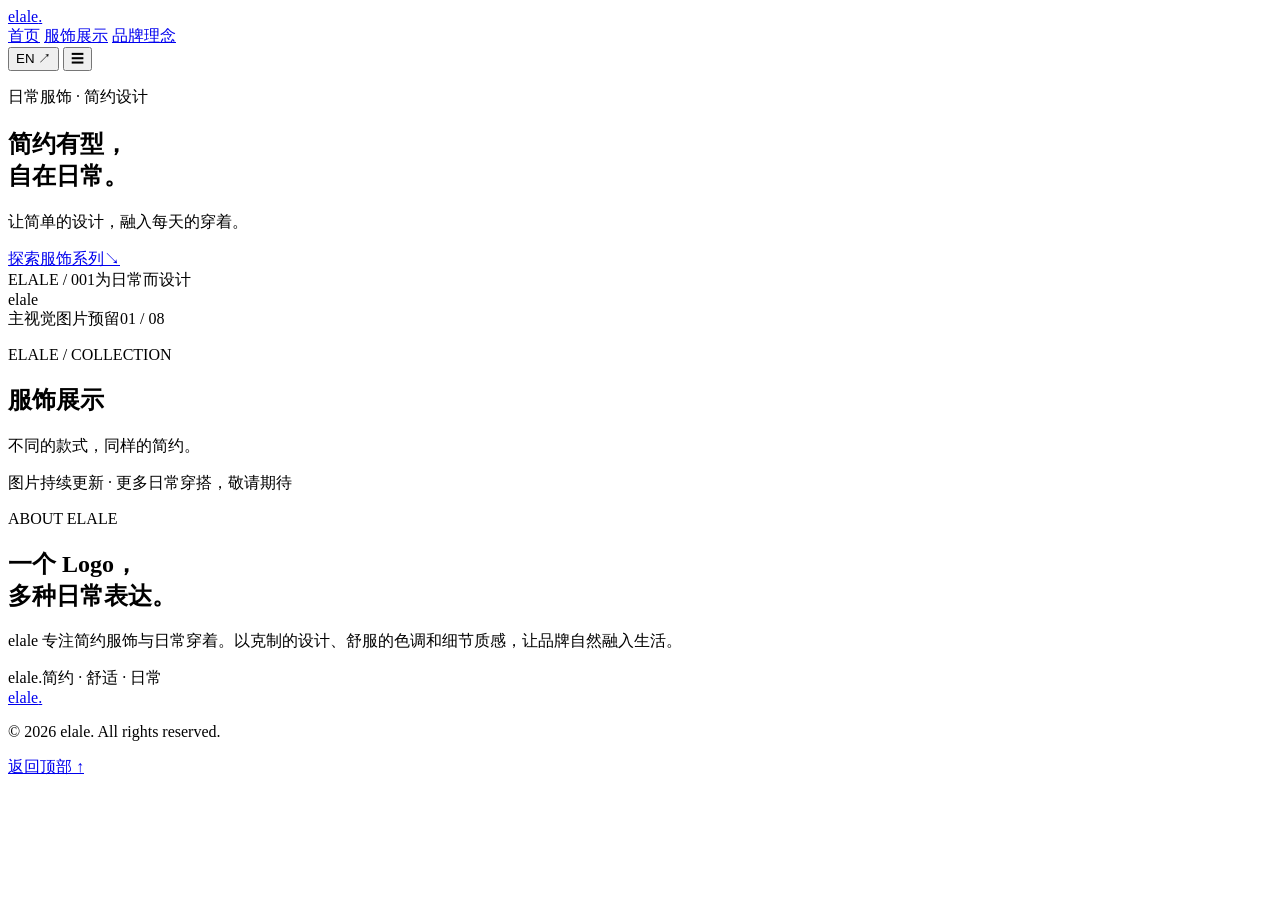
==== index.html @ 10fc5de4 "Rebuild elale homepage as minimal bilingual clothing showcase" ====
<!doctype html>
<html lang="zh-CN">
<head>
  <meta charset="utf-8">
  <meta name="viewport" content="width=device-width, initial-scale=1">
  <meta name="theme-color" content="#f7f5f0">
  <title>elale — 简约有型，自在日常</title>
  <meta name="description" content="elale 简约服饰品牌展示。以简洁设计、舒适质感和日常穿着为灵感。">
  <link rel="canonical" href="https://elale.com/">
  <link rel="icon" href="/assets/images/favicon.svg" type="image/svg+xml">
  <link rel="stylesheet" href="/assets/css/style.css">
  <script src="/assets/js/products.js" defer></script>
  <script src="/assets/js/main.js" defer></script>
</head>
<body>
  <header class="site-header">
    <a class="wordmark" href="/" aria-label="elale 首页">elale<span>.</span></a>
    <nav class="main-nav" aria-label="主导航">
      <a href="#home" data-i18n="navHome">首页</a>
      <a href="#collection" data-i18n="navCollection">服饰展示</a>
      <a href="#about" data-i18n="navAbout">品牌理念</a>
    </nav>
    <button class="language-toggle" id="languageToggle" type="button" aria-label="Switch language">EN <span>↗</span></button>
    <button class="menu-toggle" id="menuToggle" type="button" aria-label="打开导航" aria-expanded="false">☰</button>
  </header>

  <main>
    <section class="hero" id="home">
      <div class="hero-copy">
        <p class="eyebrow"><span class="eyebrow-line"></span><span data-i18n="eyebrow">日常服饰 · 简约设计</span></p>
        <h1 data-i18n="heroTitle">简约有型，<br>自在日常。</h1>
        <p class="hero-description" data-i18n="heroDescription">让简单的设计，融入每天的穿着。</p>
        <a class="text-link" href="#collection"><span data-i18n="explore">探索服饰系列</span><span aria-hidden="true">↘</span></a>
        <div class="hero-note"><span>ELALE / 001</span><span data-i18n="heroNote">为日常而设计</span></div>
      </div>
      <div class="hero-visual placeholder hero-placeholder" aria-label="主视觉图片预留区域">
        <div class="placeholder-art"><div class="art-head"></div><div class="art-body"></div><span class="shirt-logo">elale</span></div>
        <div class="placeholder-caption"><span data-i18n="imageComing">主视觉图片预留</span><span>01 / 08</span></div>
      </div>
    </section>

    <section class="collection section-wrap" id="collection">
      <div class="section-heading">
        <div><p class="eyebrow"><span class="eyebrow-line"></span>ELALE / COLLECTION</p><h2 data-i18n="collectionTitle">服饰展示</h2></div>
        <p class="section-description" data-i18n="collectionDescription">不同的款式，同样的简约。</p>
      </div>
      <div class="collection-grid" id="collectionGrid" aria-live="polite"></div>
      <p class="gallery-note" data-i18n="galleryNote">图片持续更新 · 更多日常穿搭，敬请期待</p>
    </section>

    <section class="brand-story section-wrap" id="about">
      <div class="story-copy">
        <p class="eyebrow"><span class="eyebrow-line"></span><span data-i18n="aboutEyebrow">ABOUT ELALE</span></p>
        <h2 data-i18n="aboutTitle">一个 Logo，<br>多种日常表达。</h2>
        <p data-i18n="aboutDescription">elale 专注简约服饰与日常穿着。以克制的设计、舒服的色调和细节质感，让品牌自然融入生活。</p>
      </div>
      <div class="story-mark"><span class="large-wordmark">elale<span>.</span></span><span class="story-mark-caption" data-i18n="brandSignature">简约 · 舒适 · 日常</span></div>
    </section>
  </main>

  <footer class="site-footer">
    <a class="wordmark footer-wordmark" href="/">elale<span>.</span></a>
    <p>© <span id="year">2026</span> elale. <span data-i18n="rights">All rights reserved.</span></p>
    <a class="back-top" href="#home"><span data-i18n="backTop">返回顶部</span> ↑</a>
  </footer>
</body>
</html>
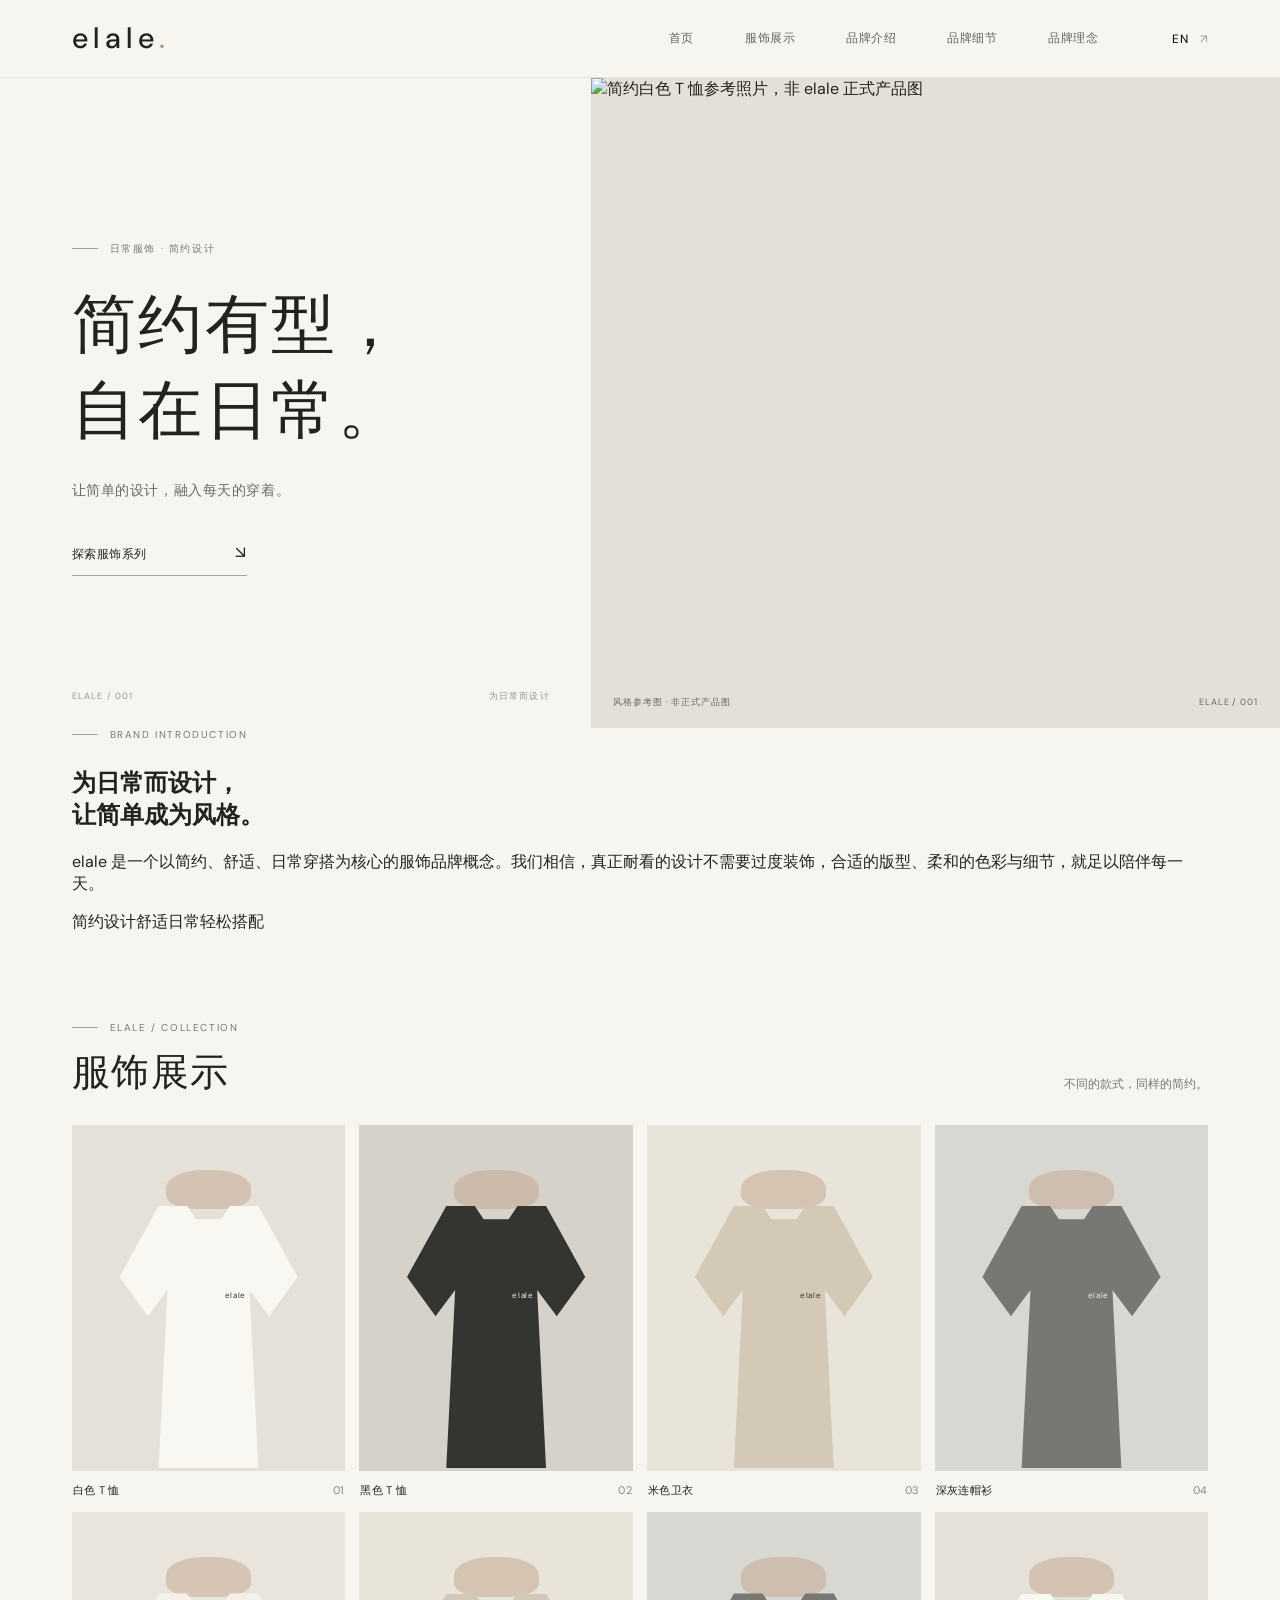
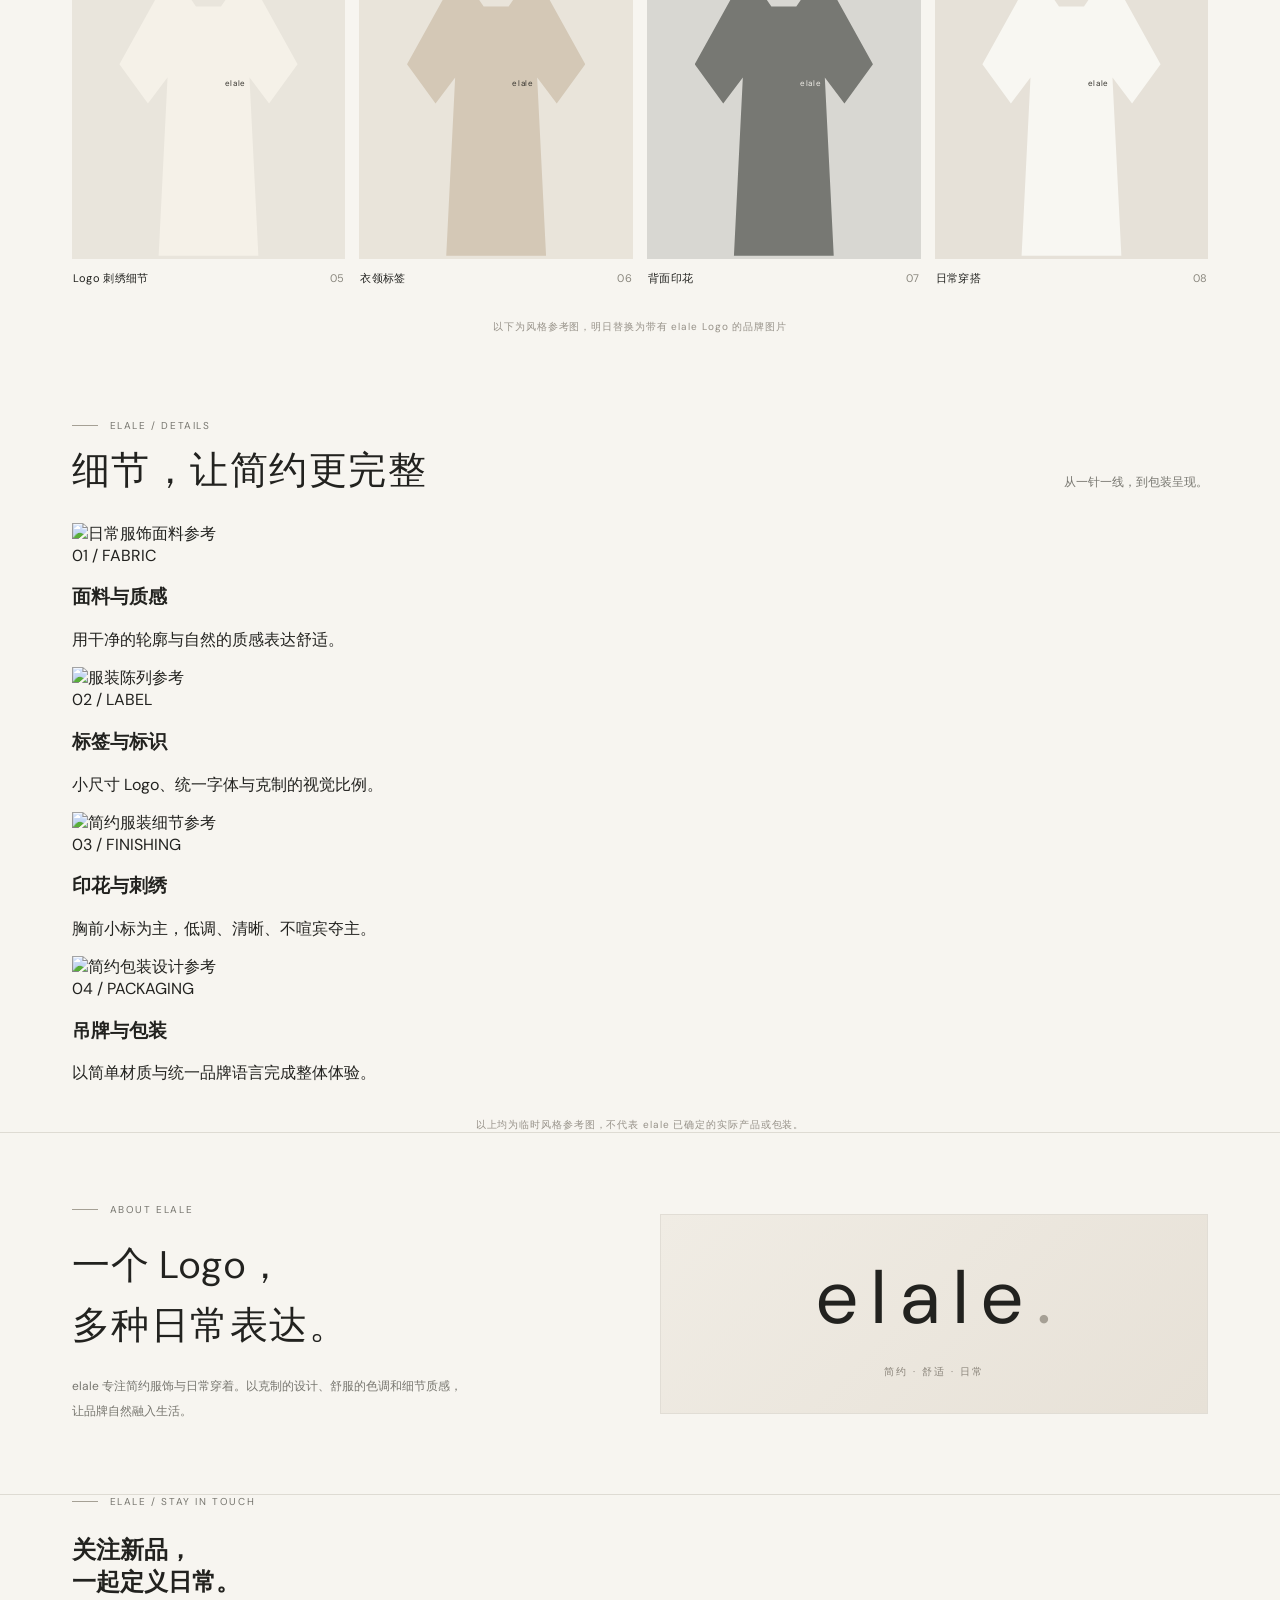
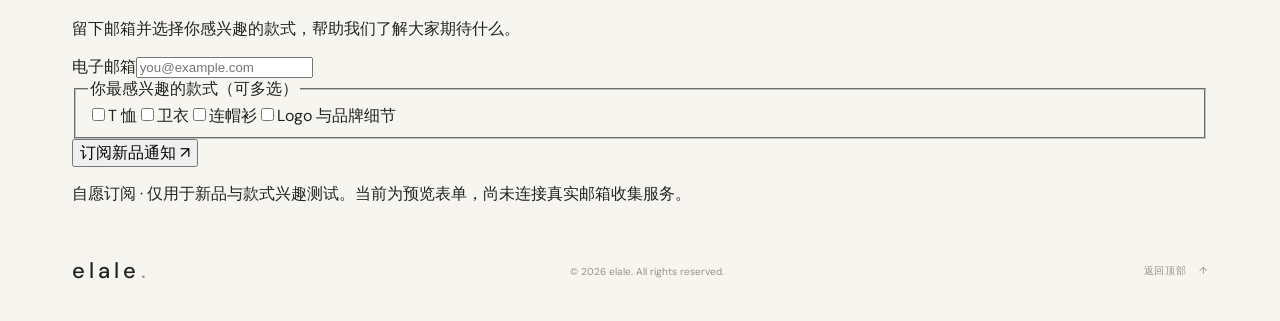
==== commit f25a52cd: "Add complete brand showcase sections and newsletter preview" ====
--- a/index.html
+++ b/index.html
@@ -18,7 +18,7 @@
     <nav class="main-nav" aria-label="主导航">
       <a href="#home" data-i18n="navHome">首页</a>
       <a href="#collection" data-i18n="navCollection">服饰展示</a>
-      <a href="#about" data-i18n="navAbout">品牌理念</a>
+      <a href="#brand" data-i18n="navBrand">品牌介绍</a><a href="#details" data-i18n="navDetails">品牌细节</a><a href="#about" data-i18n="navAbout">品牌理念</a>
     </nav>
     <button class="language-toggle" id="languageToggle" type="button" aria-label="Switch language">EN <span>↗</span></button>
     <button class="menu-toggle" id="menuToggle" type="button" aria-label="打开导航" aria-expanded="false">☰</button>
@@ -33,11 +33,10 @@
         <a class="text-link" href="#collection"><span data-i18n="explore">探索服饰系列</span><span aria-hidden="true">↘</span></a>
         <div class="hero-note"><span>ELALE / 001</span><span data-i18n="heroNote">为日常而设计</span></div>
       </div>
-      <div class="hero-visual placeholder hero-placeholder" aria-label="主视觉图片预留区域">
-        <div class="placeholder-art"><div class="art-head"></div><div class="art-body"></div><span class="shirt-logo">elale</span></div>
-        <div class="placeholder-caption"><span data-i18n="imageComing">主视觉图片预留</span><span>01 / 08</span></div>
-      </div>
+      <div class="hero-visual hero-photo"><img src="https://images.unsplash.com/photo-1521572163474-6864f9cf17ab?auto=format&fit=crop&w=1200&q=85" alt="简约白色 T 恤参考照片，非 elale 正式产品图" fetchpriority="high"><div class="placeholder-caption"><span data-i18n="samplePhoto">风格参考图 · 非正式产品图</span><span>ELALE / 001</span></div></div>
     </section>
+
+    <section class="brand-intro section-wrap" id="brand"><div class="intro-heading"><p class="eyebrow"><span class="eyebrow-line"></span><span data-i18n="brandIntroEyebrow">BRAND INTRODUCTION</span></p><h2 data-i18n="brandIntroTitle">为日常而设计，<br>让简单成为风格。</h2></div><div class="intro-body"><p data-i18n="brandIntroText">elale 是一个以简约、舒适、日常穿搭为核心的服饰品牌概念。我们相信，真正耐看的设计不需要过度装饰，合适的版型、柔和的色彩与细节，就足以陪伴每一天。</p><div class="intro-tags"><span data-i18n="tagMinimal">简约设计</span><span data-i18n="tagComfort">舒适日常</span><span data-i18n="tagEasy">轻松搭配</span></div></div></section>
 
     <section class="collection section-wrap" id="collection">
       <div class="section-heading">
@@ -45,8 +44,10 @@
         <p class="section-description" data-i18n="collectionDescription">不同的款式，同样的简约。</p>
       </div>
       <div class="collection-grid" id="collectionGrid" aria-live="polite"></div>
-      <p class="gallery-note" data-i18n="galleryNote">图片持续更新 · 更多日常穿搭，敬请期待</p>
+      <p class="gallery-note" data-i18n="galleryNote">以下为风格参考图，明日替换为带有 elale Logo 的品牌图片</p>
     </section>
+
+    <section class="details-section section-wrap" id="details"><div class="section-heading"><div><p class="eyebrow"><span class="eyebrow-line"></span>ELALE / DETAILS</p><h2 data-i18n="detailsTitle">细节，让简约更完整</h2></div><p class="section-description" data-i18n="detailsDesc">从一针一线，到包装呈现。</p></div><div class="details-grid"><article class="detail-card"><img src="https://images.unsplash.com/photo-1576566588028-4147f3842f27?auto=format&fit=crop&w=800&q=80" alt="日常服饰面料参考" loading="lazy"><div><span>01 / FABRIC</span><h3 data-i18n="detailFabric">面料与质感</h3><p data-i18n="detailFabricDesc">用干净的轮廓与自然的质感表达舒适。</p></div></article><article class="detail-card"><img src="https://images.unsplash.com/photo-1551488831-00ddcb6c6bd3?auto=format&fit=crop&w=800&q=80" alt="服装陈列参考" loading="lazy"><div><span>02 / LABEL</span><h3 data-i18n="detailLabel">标签与标识</h3><p data-i18n="detailLabelDesc">小尺寸 Logo、统一字体与克制的视觉比例。</p></div></article><article class="detail-card"><img src="https://images.unsplash.com/photo-1603252110481-7ba873bf42ab?auto=format&fit=crop&w=800&q=80" alt="简约服装细节参考" loading="lazy"><div><span>03 / FINISHING</span><h3 data-i18n="detailFinish">印花与刺绣</h3><p data-i18n="detailFinishDesc">胸前小标为主，低调、清晰、不喧宾夺主。</p></div></article><article class="detail-card"><img src="https://images.unsplash.com/photo-1606760227091-3dd870d97f1d?auto=format&fit=crop&w=800&q=80" alt="简约包装设计参考" loading="lazy"><div><span>04 / PACKAGING</span><h3 data-i18n="detailPack">吊牌与包装</h3><p data-i18n="detailPackDesc">以简单材质与统一品牌语言完成整体体验。</p></div></article></div><p class="gallery-note" data-i18n="detailsNote">以上均为临时风格参考图，不代表 elale 已确定的实际产品或包装。</p></section>
 
     <section class="brand-story section-wrap" id="about">
       <div class="story-copy">
@@ -56,6 +57,8 @@
       </div>
       <div class="story-mark"><span class="large-wordmark">elale<span>.</span></span><span class="story-mark-caption" data-i18n="brandSignature">简约 · 舒适 · 日常</span></div>
     </section>
+
+    <section class="newsletter section-wrap" id="newsletter"><div class="newsletter-copy"><p class="eyebrow"><span class="eyebrow-line"></span>ELALE / STAY IN TOUCH</p><h2 data-i18n="newsletterTitle">关注新品，<br>一起定义日常。</h2><p data-i18n="newsletterDesc">留下邮箱并选择你感兴趣的款式，帮助我们了解大家期待什么。</p></div><form class="newsletter-form" id="interestForm"><label for="signupEmail" data-i18n="emailLabel">电子邮箱</label><input id="signupEmail" name="email" type="email" autocomplete="email" placeholder="you@example.com" required><fieldset><legend data-i18n="interestLegend">你最感兴趣的款式（可多选）</legend><label class="check-option"><input type="checkbox" name="interest" value="T-shirts"><span data-i18n="interestTee">T 恤</span></label><label class="check-option"><input type="checkbox" name="interest" value="Sweatshirts"><span data-i18n="interestSweat">卫衣</span></label><label class="check-option"><input type="checkbox" name="interest" value="Hoodies"><span data-i18n="interestHoodie">连帽衫</span></label><label class="check-option"><input type="checkbox" name="interest" value="Brand details"><span data-i18n="interestDetail">Logo 与品牌细节</span></label></fieldset><button type="submit" class="signup-button" data-i18n="signupButton">订阅新品通知 ↗</button><p class="privacy-note" data-i18n="privacyNote">自愿订阅 · 仅用于新品与款式兴趣测试。当前为预览表单，尚未连接真实邮箱收集服务。</p><p class="form-message" id="formMessage" role="status" aria-live="polite"></p></form></section>
   </main>
 
   <footer class="site-footer">
--- a/assets/css/style.css
+++ b/assets/css/style.css
@@ -0,0 +1,7 @@
+@import url('https://fonts.googleapis.com/css2?family=DM+Sans:wght@400;500;600;700&display=swap');
+:root{--paper:#f7f5f0;--ink:#22221f;--muted:#77766f;--line:#dedbd3;--white:#fff;--pad:clamp(22px,5.6vw,88px);--sans:"DM Sans",-apple-system,BlinkMacSystemFont,"Segoe UI","PingFang SC","Microsoft YaHei",sans-serif}
+*{box-sizing:border-box}html{scroll-behavior:smooth;scroll-padding-top:90px}body{margin:0;background:var(--paper);color:var(--ink);font-family:var(--sans);-webkit-font-smoothing:antialiased}a{color:inherit;text-decoration:none}button{font:inherit}.site-header{height:78px;padding:0 var(--pad);display:flex;align-items:center;justify-content:space-between;border-bottom:1px solid rgba(35,34,31,.09);background:rgba(247,245,240,.94);position:sticky;top:0;z-index:10;backdrop-filter:blur(12px)}.wordmark{font-size:29px;font-weight:500;letter-spacing:.19em;line-height:1}.wordmark span,.large-wordmark span{color:#a6a095}.main-nav{display:flex;gap:clamp(24px,4vw,58px);margin-left:auto;margin-right:clamp(28px,5vw,76px)}.main-nav a,.language-toggle{font-size:12px;letter-spacing:.04em}.main-nav a{color:#65645f;transition:color .2s}.main-nav a:hover,.main-nav a:focus{color:#111}.language-toggle{border:0;background:transparent;cursor:pointer;padding:10px 0 10px 10px}.language-toggle span{color:#999;margin-left:8px}.menu-toggle{display:none;border:0;background:transparent;font-size:20px}.hero{display:grid;grid-template-columns:.86fr 1.14fr;min-height:min(650px,calc(100svh - 78px));padding-left:var(--pad);overflow:hidden}.hero-copy{display:flex;flex-direction:column;align-items:flex-start;justify-content:center;padding:70px 8% 58px 0;position:relative}.eyebrow{font-size:10px;letter-spacing:.16em;color:var(--muted);display:flex;align-items:center;gap:12px;margin:0 0 26px;text-transform:uppercase}.eyebrow-line{width:26px;height:1px;background:#a5a095;display:inline-block}.hero h1{font-size:clamp(42px,5vw,70px);font-weight:400;letter-spacing:.04em;line-height:1.34;margin:0 0 23px}.hero-description{font-size:14px;line-height:2;color:#6c6a63;margin:0 0 42px;letter-spacing:.04em}.text-link{font-size:12px;letter-spacing:.04em;border-bottom:1px solid #aaa69c;padding:0 0 12px;min-width:175px;display:flex;justify-content:space-between;gap:25px}.text-link span:last-child{font-size:17px;line-height:12px}.hero-note{position:absolute;left:0;bottom:25px;right:8%;display:flex;justify-content:space-between;font-size:9px;letter-spacing:.13em;color:#99958c}.hero-visual{position:relative;min-height:450px;overflow:hidden;background:#e5e0d7}.placeholder{background:linear-gradient(145deg,#e7e2d9,#d4cec3 58%,#eae6df)}.placeholder:after{content:"";position:absolute;inset:0;background:linear-gradient(115deg,transparent 20%,rgba(255,255,255,.28) 48%,transparent 67%);pointer-events:none}.placeholder-art{position:absolute;inset:0;display:flex;align-items:center;justify-content:center;overflow:hidden}.art-head{position:absolute;top:16%;left:50%;transform:translateX(-50%);width:clamp(70px,8vw,120px);aspect-ratio:.82;background:linear-gradient(120deg,#c3a58f,#e1c5ad 55%,#b9917a);border-radius:47% 47% 42% 42%;opacity:.66}.art-body{position:absolute;top:34%;left:50%;transform:translateX(-50%);width:clamp(250px,31vw,470px);height:78%;background:linear-gradient(110deg,#faf9f6,#e9e7e1 48%,#fbfaf7);clip-path:polygon(22% 0,38% 0,43% 5%,57% 5%,62% 0,78% 0,100% 28%,83% 43%,73% 32%,78% 100%,22% 100%,27% 32%,17% 43%,0 28%);box-shadow:0 18px 60px #7c71601c}.shirt-logo{position:absolute;top:48%;left:62%;font-size:11px;letter-spacing:.18em;color:#36332e;z-index:1}.placeholder-caption{position:absolute;z-index:2;left:22px;right:22px;bottom:19px;display:flex;justify-content:space-between;font-size:9px;letter-spacing:.1em;color:#6c675e}.section-wrap{padding-left:var(--pad);padding-right:var(--pad)}.collection{padding-top:88px;padding-bottom:85px}.section-heading{display:flex;align-items:flex-end;justify-content:space-between;margin-bottom:27px}.section-heading .eyebrow{margin-bottom:13px}.section-heading h2,.story-copy h2{font-size:clamp(28px,3vw,39px);font-weight:400;letter-spacing:.04em;margin:0}.section-description{font-size:12px;color:var(--muted);margin:0 0 5px}.collection-grid{display:grid;grid-template-columns:repeat(4,minmax(0,1fr));gap:14px}.product-card{min-width:0}.product-image{aspect-ratio: .79;position:relative;overflow:hidden;display:flex;align-items:center;justify-content:center;background:#e6e1d8}.product-image.tone-black{background:#d6d2ca}.product-image.tone-cream{background:#e9e4da}.product-image.tone-gray{background:#d8d7d2}.product-image.tone-detail{background:#e9e5dc}.mini-shirt{position:absolute;inset:13% 13% 0;display:flex;justify-content:center;align-items:flex-start}.mini-shirt:before{content:"";position:absolute;top:0;width:42%;height:13%;background:#c4a58e;border-radius:45% 45% 35% 35%;opacity:.5}.mini-shirt:after{content:"";position:absolute;top:12%;width:88%;height:87%;background:var(--shirt,#f8f7f2);clip-path:polygon(22% 0,38% 0,43% 5%,57% 5%,62% 0,78% 0,100% 27%,84% 42%,73% 32%,78% 100%,22% 100%,27% 32%,16% 42%,0 27%);filter:drop-shadow(0 14px 18px #0000000a)}.tone-black .mini-shirt:after{--shirt:#343431}.tone-cream .mini-shirt:after{--shirt:#d4c8b6}.tone-gray .mini-shirt:after{--shirt:#777873}.tone-detail .mini-shirt:after{--shirt:#f5f1e8}.mini-logo{position:absolute;z-index:1;top:40%;left:58%;font-size:8px;letter-spacing:.08em;color:#383630}.tone-black .mini-logo,.tone-gray .mini-logo{color:#f0eee8}.product-label{display:flex;justify-content:space-between;gap:10px;padding:12px 1px 0;font-size:11px;letter-spacing:.03em}.product-label span:last-child{color:#8b887f}.gallery-note{text-align:center;color:#969188;font-size:10px;letter-spacing:.09em;margin:34px 0 0}.brand-story{border-top:1px solid var(--line);border-bottom:1px solid var(--line);padding-top:70px;padding-bottom:70px;display:grid;grid-template-columns:1fr 1fr;gap:40px;align-items:center}.story-copy .eyebrow{margin-bottom:20px}.story-copy h2{line-height:1.55;margin-bottom:18px}.story-copy>p:last-child{max-width:390px;font-size:12px;line-height:2.1;color:var(--muted);margin:0}.story-mark{min-height:200px;border:1px solid #e1ddd5;display:flex;flex-direction:column;align-items:center;justify-content:center;background:linear-gradient(135deg,#f0ece4,#e7e1d7)}.large-wordmark{font-size:clamp(42px,6vw,76px);font-weight:400;letter-spacing:.2em;padding-left:.2em}.story-mark-caption{font-size:10px;letter-spacing:.2em;color:#888278;margin-top:18px}.site-footer{min-height:100px;padding:26px var(--pad);display:flex;align-items:center;justify-content:space-between;gap:20px}.footer-wordmark{font-size:22px}.site-footer p,.back-top{font-size:10px;color:#969188}.back-top{letter-spacing:.06em}.back-top span{margin-right:9px}.empty-state{padding:18px;color:#777;font-size:12px}
+@media(min-width:1500px){.hero{min-height:700px}.collection-grid{gap:18px}}
+@media(max-width:850px){.site-header{height:68px}.wordmark{font-size:25px}.main-nav{gap:22px;margin-right:25px}.hero{min-height:550px;grid-template-columns:.9fr 1.1fr}.hero-copy{padding-right:5%}.hero h1{font-size:clamp(37px,6vw,52px)}.hero-visual{min-height:420px}.collection{padding-top:65px;padding-bottom:65px}.collection-grid{grid-template-columns:repeat(2,minmax(0,1fr));gap:24px 13px}.product-image{aspect-ratio:.88}.brand-story{padding-top:55px;padding-bottom:55px}}
+@media(max-width:560px){.site-header{height:64px}.main-nav{display:none;position:absolute;top:64px;left:0;right:0;margin:0;padding:20px var(--pad);background:var(--paper);border-bottom:1px solid var(--line);flex-direction:column;gap:20px}.main-nav.open{display:flex}.main-nav a{font-size:13px}.language-toggle{margin-left:auto;margin-right:18px}.menu-toggle{display:block}.hero{padding-left:0;display:flex;flex-direction:column;min-height:auto}.hero-copy{padding:62px var(--pad) 65px;min-height:370px}.hero h1{font-size:46px}.hero-description{margin-bottom:30px}.hero-note{left:var(--pad);right:var(--pad);bottom:20px}.hero-visual{min-height:390px}.art-body{width:300px}.collection{padding-top:58px;padding-bottom:55px}.section-heading{align-items:flex-start;gap:15px;flex-direction:column}.section-heading h2,.story-copy h2{font-size:30px}.section-description{margin:0}.collection-grid{gap:23px 10px}.product-image{aspect-ratio:.78}.product-label{font-size:10px}.brand-story{grid-template-columns:1fr;gap:28px;padding-top:48px;padding-bottom:48px}.story-mark{min-height:165px}.site-footer{min-height:95px;flex-wrap:wrap}.site-footer p{order:3;width:100%;margin:0}.back-top{margin-left:auto}}
+@media(prefers-reduced-motion:reduce){html{scroll-behavior:auto}*{transition:none!important}}
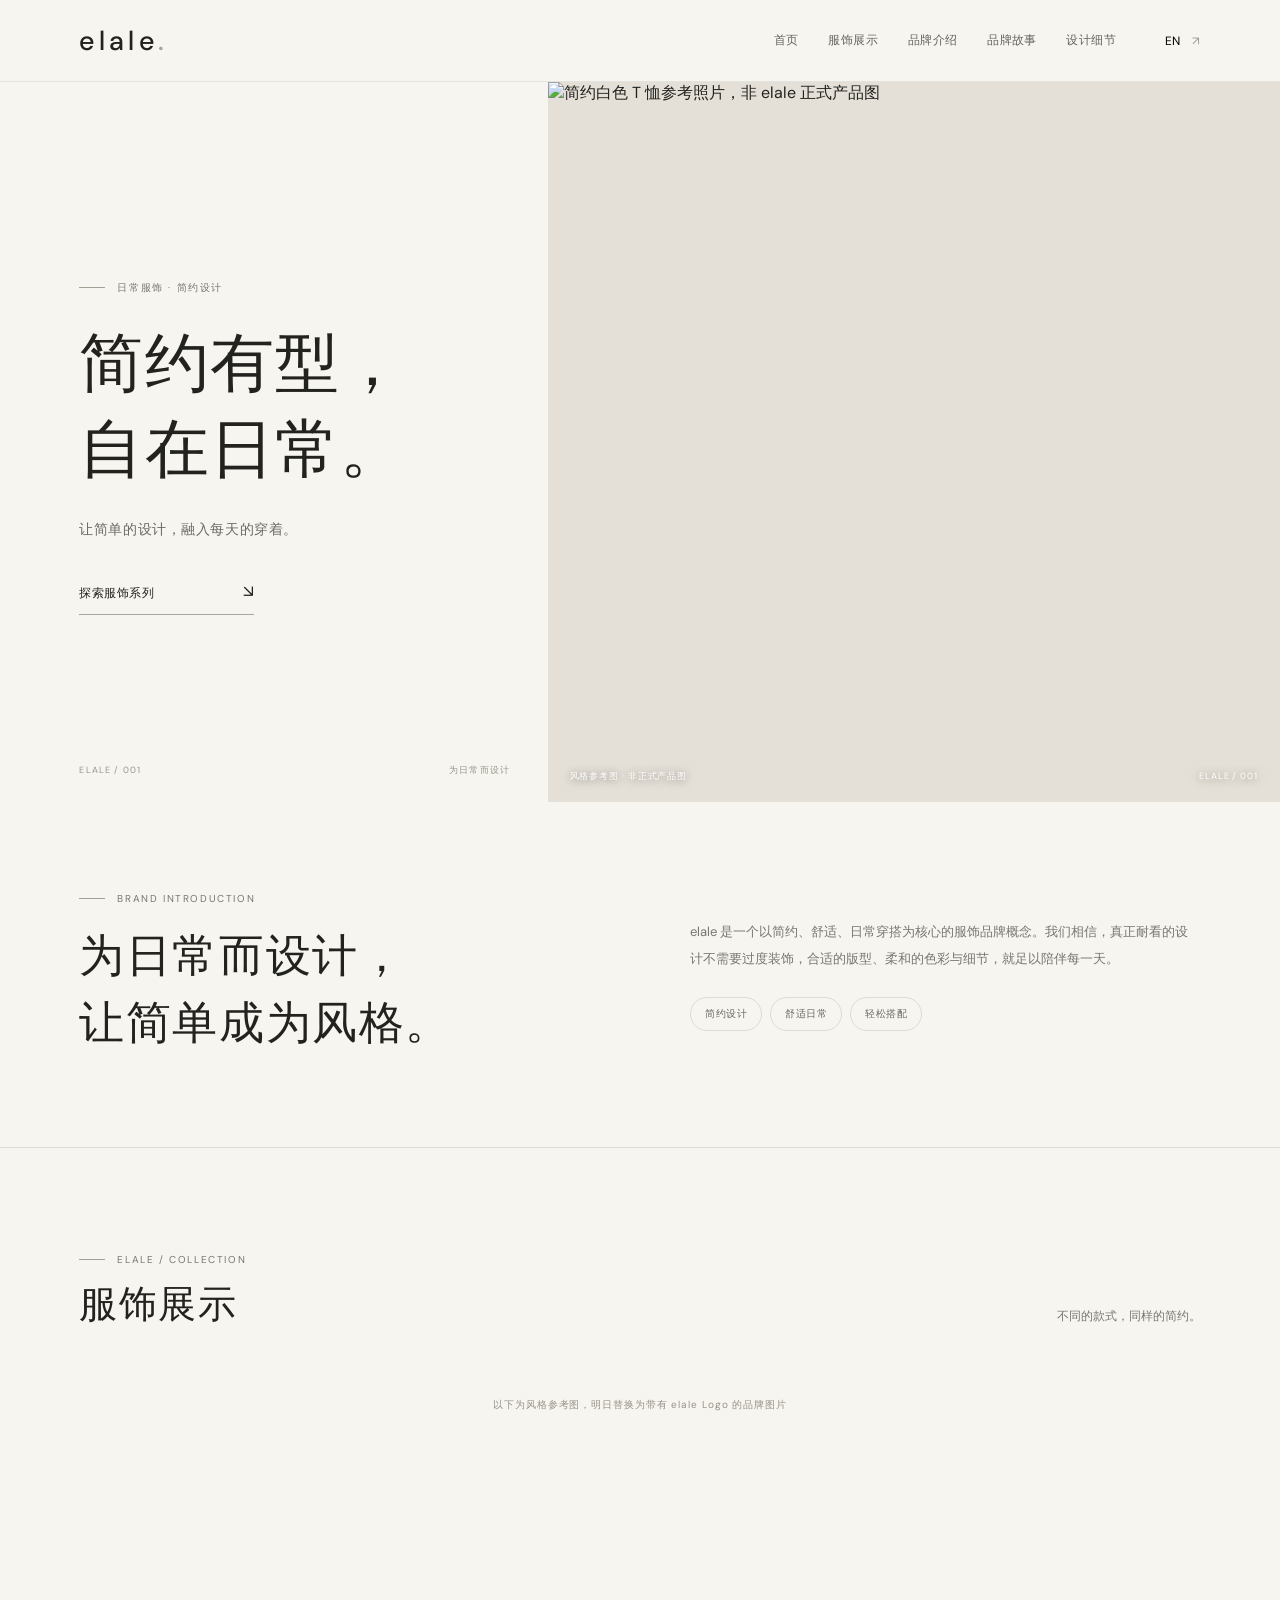
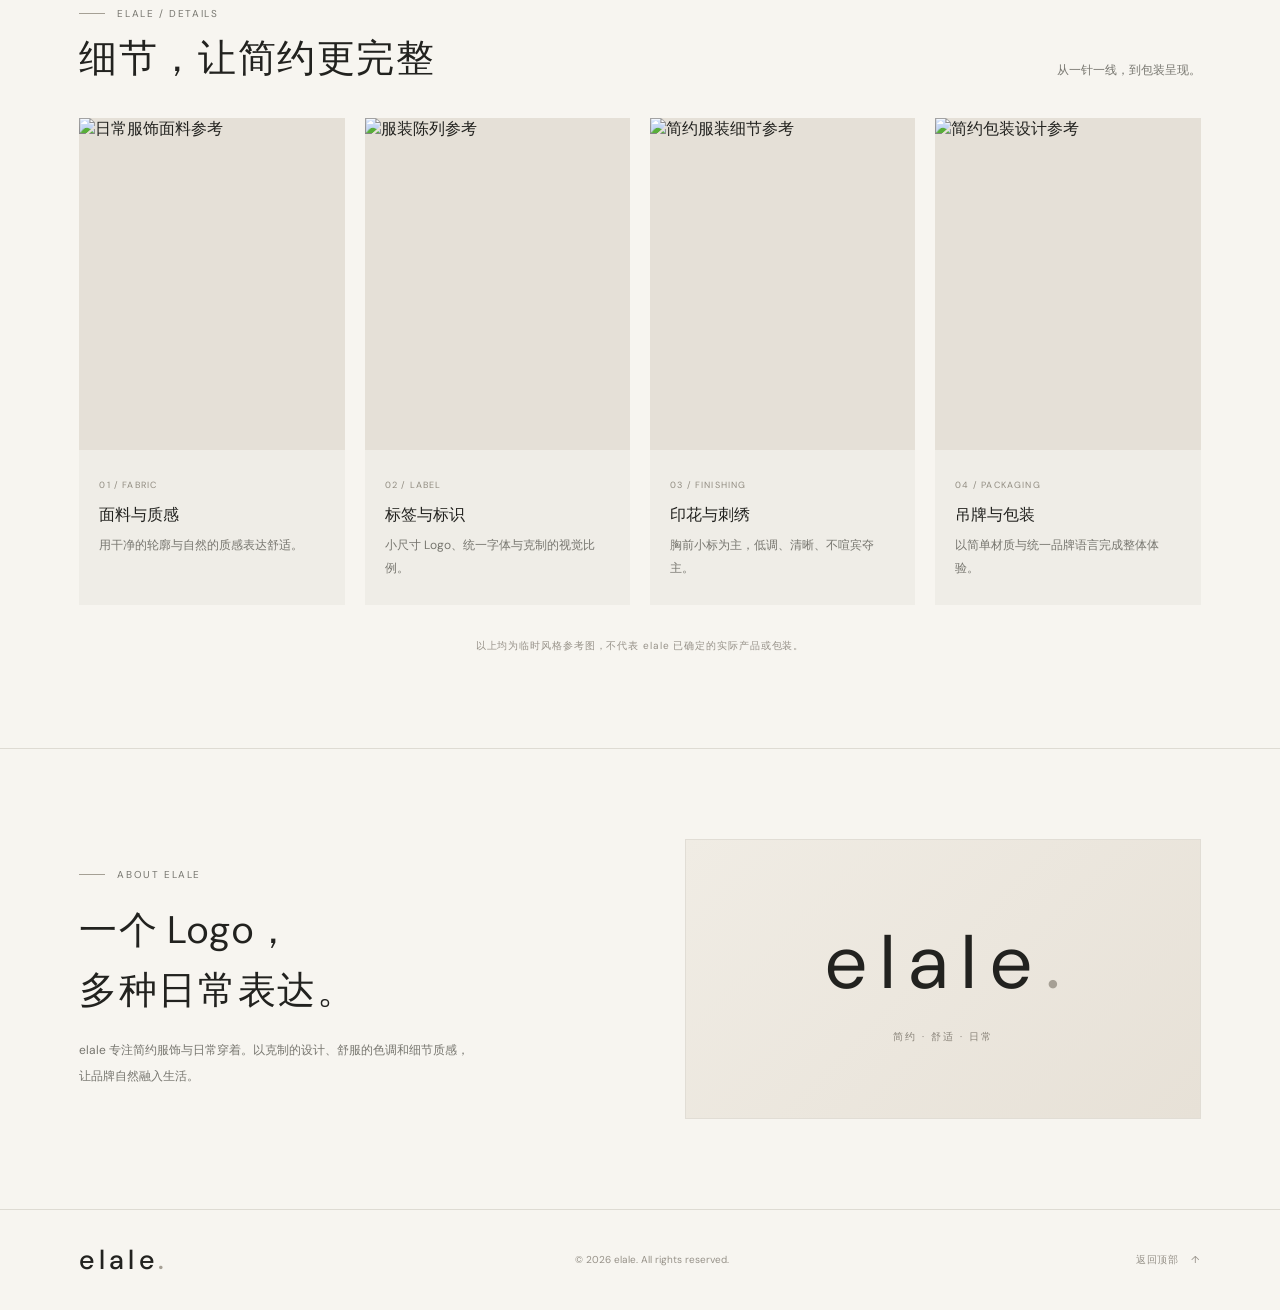
==== commit c4197445: "Refine homepage sections for brand storytelling" ====
--- a/index.html
+++ b/index.html
@@ -18,7 +18,7 @@
     <nav class="main-nav" aria-label="主导航">
       <a href="#home" data-i18n="navHome">首页</a>
       <a href="#collection" data-i18n="navCollection">服饰展示</a>
-      <a href="#brand" data-i18n="navBrand">品牌介绍</a><a href="#details" data-i18n="navDetails">品牌细节</a><a href="#about" data-i18n="navAbout">品牌理念</a>
+      <a href="#brand" data-i18n="navBrand">品牌介绍</a><a href="#about" data-i18n="navAbout">品牌故事</a><a href="#details" data-i18n="navDetails">设计细节</a>
     </nav>
     <button class="language-toggle" id="languageToggle" type="button" aria-label="Switch language">EN <span>↗</span></button>
     <button class="menu-toggle" id="menuToggle" type="button" aria-label="打开导航" aria-expanded="false">☰</button>
@@ -58,7 +58,6 @@
       <div class="story-mark"><span class="large-wordmark">elale<span>.</span></span><span class="story-mark-caption" data-i18n="brandSignature">简约 · 舒适 · 日常</span></div>
     </section>
 
-    <section class="newsletter section-wrap" id="newsletter"><div class="newsletter-copy"><p class="eyebrow"><span class="eyebrow-line"></span>ELALE / STAY IN TOUCH</p><h2 data-i18n="newsletterTitle">关注新品，<br>一起定义日常。</h2><p data-i18n="newsletterDesc">留下邮箱并选择你感兴趣的款式，帮助我们了解大家期待什么。</p></div><form class="newsletter-form" id="interestForm"><label for="signupEmail" data-i18n="emailLabel">电子邮箱</label><input id="signupEmail" name="email" type="email" autocomplete="email" placeholder="you@example.com" required><fieldset><legend data-i18n="interestLegend">你最感兴趣的款式（可多选）</legend><label class="check-option"><input type="checkbox" name="interest" value="T-shirts"><span data-i18n="interestTee">T 恤</span></label><label class="check-option"><input type="checkbox" name="interest" value="Sweatshirts"><span data-i18n="interestSweat">卫衣</span></label><label class="check-option"><input type="checkbox" name="interest" value="Hoodies"><span data-i18n="interestHoodie">连帽衫</span></label><label class="check-option"><input type="checkbox" name="interest" value="Brand details"><span data-i18n="interestDetail">Logo 与品牌细节</span></label></fieldset><button type="submit" class="signup-button" data-i18n="signupButton">订阅新品通知 ↗</button><p class="privacy-note" data-i18n="privacyNote">自愿订阅 · 仅用于新品与款式兴趣测试。当前为预览表单，尚未连接真实邮箱收集服务。</p><p class="form-message" id="formMessage" role="status" aria-live="polite"></p></form></section>
   </main>
 
   <footer class="site-footer">
--- a/assets/css/style.css
+++ b/assets/css/style.css
@@ -5,3 +5,28 @@
 @media(max-width:850px){.site-header{height:68px}.wordmark{font-size:25px}.main-nav{gap:22px;margin-right:25px}.hero{min-height:550px;grid-template-columns:.9fr 1.1fr}.hero-copy{padding-right:5%}.hero h1{font-size:clamp(37px,6vw,52px)}.hero-visual{min-height:420px}.collection{padding-top:65px;padding-bottom:65px}.collection-grid{grid-template-columns:repeat(2,minmax(0,1fr));gap:24px 13px}.product-image{aspect-ratio:.88}.brand-story{padding-top:55px;padding-bottom:55px}}
 @media(max-width:560px){.site-header{height:64px}.main-nav{display:none;position:absolute;top:64px;left:0;right:0;margin:0;padding:20px var(--pad);background:var(--paper);border-bottom:1px solid var(--line);flex-direction:column;gap:20px}.main-nav.open{display:flex}.main-nav a{font-size:13px}.language-toggle{margin-left:auto;margin-right:18px}.menu-toggle{display:block}.hero{padding-left:0;display:flex;flex-direction:column;min-height:auto}.hero-copy{padding:62px var(--pad) 65px;min-height:370px}.hero h1{font-size:46px}.hero-description{margin-bottom:30px}.hero-note{left:var(--pad);right:var(--pad);bottom:20px}.hero-visual{min-height:390px}.art-body{width:300px}.collection{padding-top:58px;padding-bottom:55px}.section-heading{align-items:flex-start;gap:15px;flex-direction:column}.section-heading h2,.story-copy h2{font-size:30px}.section-description{margin:0}.collection-grid{gap:23px 10px}.product-image{aspect-ratio:.78}.product-label{font-size:10px}.brand-story{grid-template-columns:1fr;gap:28px;padding-top:48px;padding-bottom:48px}.story-mark{min-height:165px}.site-footer{min-height:95px;flex-wrap:wrap}.site-footer p{order:3;width:100%;margin:0}.back-top{margin-left:auto}}
 @media(prefers-reduced-motion:reduce){html{scroll-behavior:auto}*{transition:none!important}}
+
+/* Brand intro, reference gallery, detail story and newsletter */
+.hero-photo{background:#e5e0d7}.hero-photo>img{width:100%;height:100%;min-height:450px;object-fit:cover;display:block}.hero-photo .placeholder-caption{color:#fff;text-shadow:0 1px 8px #0008}.brand-intro{padding-top:74px;padding-bottom:74px;border-bottom:1px solid var(--line);display:grid;grid-template-columns:1fr 1fr;gap:50px;align-items:center}.intro-heading h2,.newsletter-copy h2{font-size:clamp(30px,3.5vw,46px);line-height:1.5;font-weight:400;letter-spacing:.035em;margin:0}.intro-heading .eyebrow{margin-bottom:18px}.intro-body p{max-width:520px;font-size:13px;line-height:2.1;color:var(--muted);margin:0 0 25px}.intro-tags{display:flex;flex-wrap:wrap;gap:8px}.intro-tags span{border:1px solid var(--line);border-radius:30px;padding:9px 14px;font-size:10px;letter-spacing:.05em;color:#68665f}.product-image img{width:100%;height:100%;object-fit:cover;display:block;transition:transform .5s}.product-card:hover .product-image img{transform:scale(1.035)}.product-image{background:#e7e2d9}.details-section{padding-top:78px;padding-bottom:80px}.details-grid{display:grid;grid-template-columns:repeat(4,minmax(0,1fr));gap:15px}.detail-card{min-width:0;background:#efede7}.detail-card img{display:block;width:100%;aspect-ratio:.82;object-fit:cover;background:#e5e0d7}.detail-card>div{padding:18px 16px 21px}.detail-card>div>span{font-size:9px;letter-spacing:.13em;color:#918c81}.detail-card h3{font-weight:400;font-size:15px;margin:11px 0 8px}.detail-card p{font-size:11px;line-height:1.9;color:var(--muted);margin:0}.newsletter{border-top:1px solid var(--line);padding-top:76px;padding-bottom:80px;display:grid;grid-template-columns:1fr 1fr;gap:60px;align-items:start}.newsletter-copy .eyebrow{margin-bottom:20px}.newsletter-copy>p:last-child{max-width:360px;font-size:12px;line-height:2;color:var(--muted);margin-top:18px}.newsletter-form{display:flex;flex-direction:column;gap:10px}.newsletter-form>label,.newsletter-form legend{font-size:11px;color:#55534d}.newsletter-form>input{width:100%;height:46px;border:1px solid #d6d1c7;background:#fbfaf7;padding:0 13px;font:inherit;font-size:12px;outline-offset:3px}.newsletter-form fieldset{border:0;padding:0;margin:12px 0 8px;display:flex;flex-wrap:wrap;gap:12px 18px}.newsletter-form legend{margin-bottom:14px}.check-option{display:flex;align-items:center;gap:7px;font-size:11px;color:#68665f}.check-option input{accent-color:#34332e}.signup-button{height:46px;background:#292824;color:#fff;border:1px solid #292824;text-align:left;padding:0 16px;font-size:11px;letter-spacing:.04em;cursor:pointer;display:flex;align-items:center;justify-content:space-between}.signup-button:hover{background:#45433d}.privacy-note,.form-message{font-size:10px;line-height:1.8;color:#969188;margin:3px 0 0}.form-message{color:#55534d;min-height:1em}
+@media(max-width:850px){.brand-intro{gap:28px;padding-top:60px;padding-bottom:60px}.details-grid{grid-template-columns:repeat(2,minmax(0,1fr))}.newsletter{gap:35px}}
+@media(max-width:560px){.hero-photo>img{min-height:390px}.brand-intro,.newsletter{grid-template-columns:1fr;gap:25px;padding-top:48px;padding-bottom:50px}.intro-heading h2,.newsletter-copy h2{font-size:31px}.details-section{padding-top:55px;padding-bottom:55px}.details-grid{gap:12px}.detail-card>div{padding:14px 12px 16px}.detail-card h3{font-size:13px}.detail-card p{font-size:10px}.newsletter-form fieldset{gap:12px}}
+
+/* Desktop editorial refinement */
+@media (min-width:1100px){
+:root{--pad:clamp(36px,6.2vw,112px)}
+.site-header{height:82px}.wordmark{font-size:27px;letter-spacing:.16em}
+.main-nav{gap:clamp(18px,2.3vw,34px);margin-right:clamp(20px,3vw,48px)}
+.hero{grid-template-columns:minmax(350px,.78fr) minmax(0,1.22fr);min-height:min(720px,calc(100svh - 82px));padding-left:var(--pad)}
+.hero-copy{padding-right:9%}.hero h1{font-size:clamp(52px,5vw,74px);letter-spacing:.02em}
+.hero-visual,.hero-photo>img{min-height:590px}.hero-photo>img{height:100%;object-fit:cover;object-position:center 38%}
+.section-wrap{max-width:1720px;margin-left:auto;margin-right:auto}
+.collection{padding-top:105px;padding-bottom:100px}.section-heading{margin-bottom:34px}
+.collection-grid{grid-template-columns:repeat(4,minmax(0,1fr));gap:20px}.product-image{aspect-ratio:.76}.product-label{padding-top:15px;font-size:12px}
+.brand-intro{padding-top:90px;padding-bottom:90px;gap:9%}
+.details-section{padding-top:95px;padding-bottom:95px}.details-grid{gap:20px}.detail-card img{aspect-ratio:.8}.detail-card>div{padding:22px 20px 25px}.detail-card h3{font-size:16px}.detail-card p{font-size:12px}
+.brand-story{padding-top:90px;padding-bottom:90px;gap:8%}.story-mark{min-height:280px}
+.newsletter{padding-top:90px;padding-bottom:95px;gap:9%}
+}
+@media(min-width:1500px){.hero{min-height:760px}.hero-visual,.hero-photo>img{min-height:650px}.collection-grid{gap:24px}}
+@media(max-width:1050px) and (min-width:561px){.main-nav{gap:14px;margin-right:18px}.main-nav a{font-size:10px}.hero{grid-template-columns:.9fr 1.1fr}.hero h1{font-size:clamp(38px,4.6vw,52px)}.details-grid{grid-template-columns:repeat(2,minmax(0,1fr))}}
+.product-image img.image-failed{display:none}
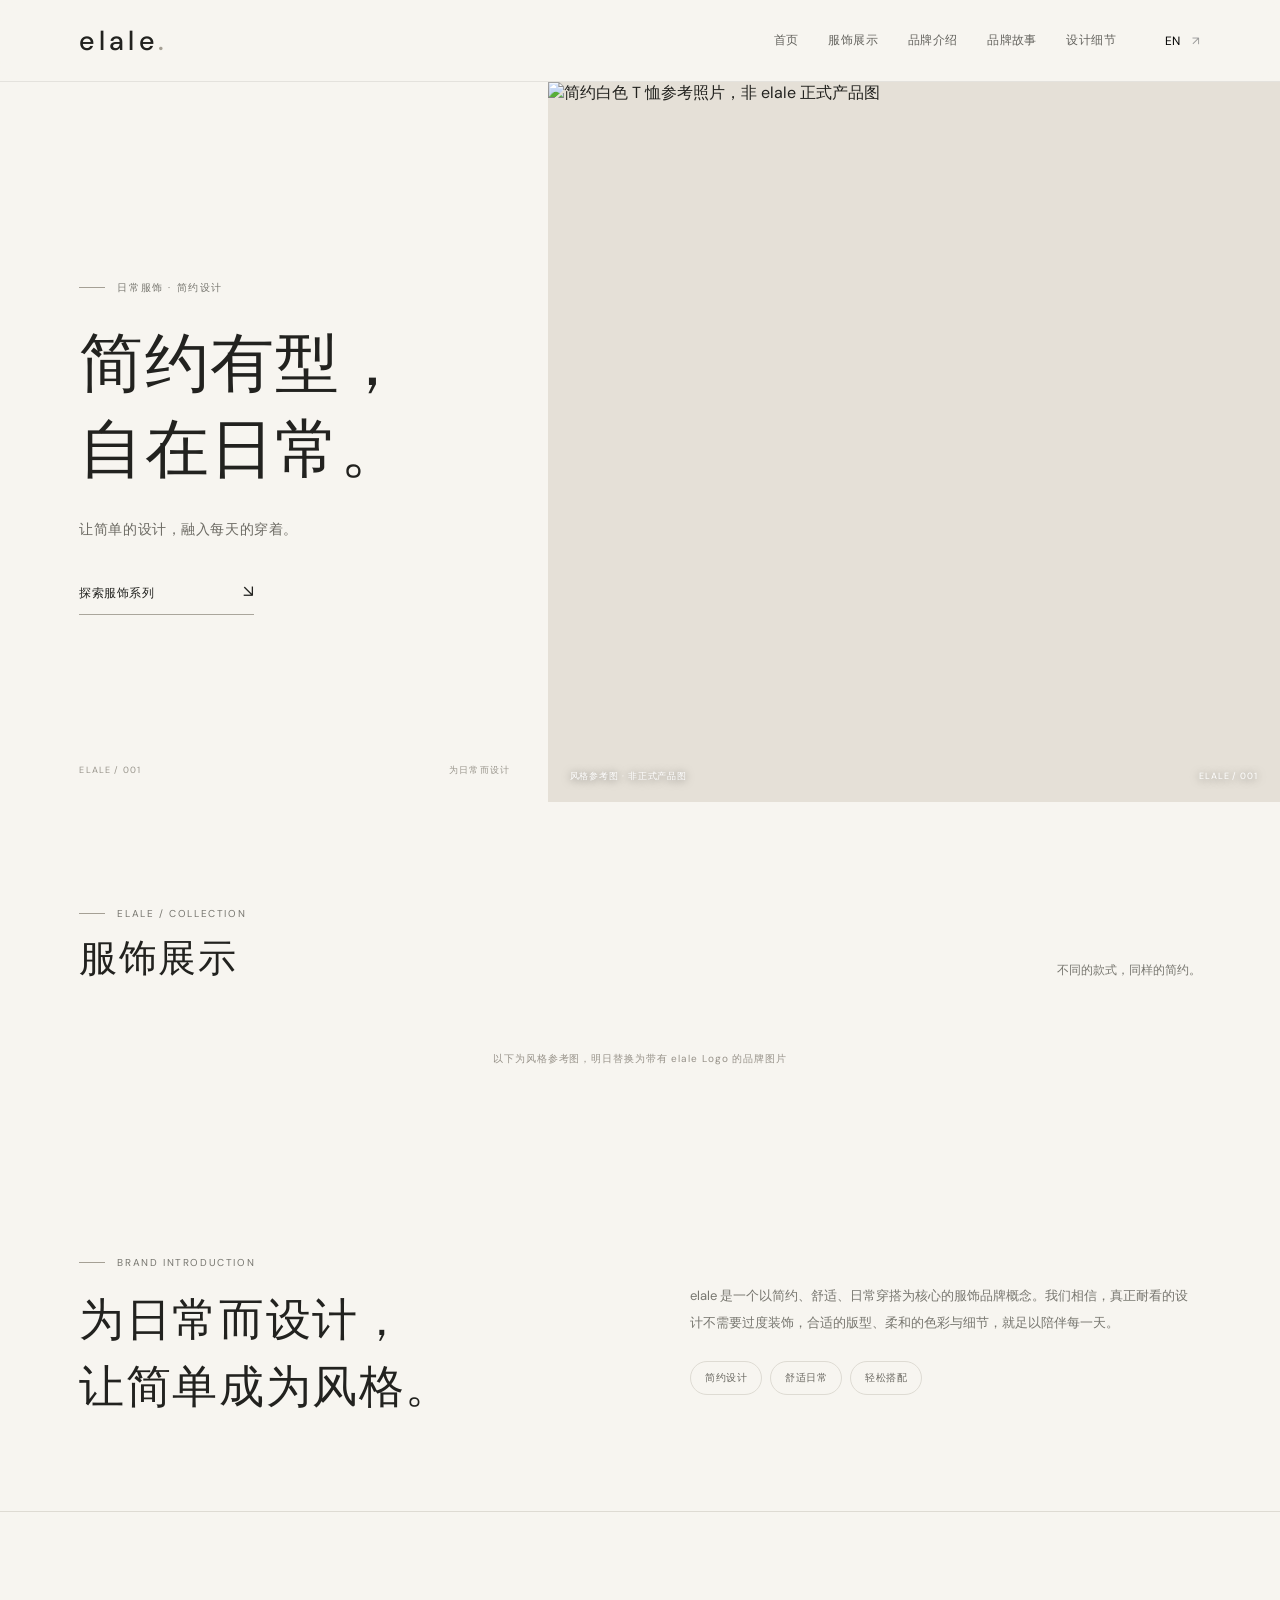
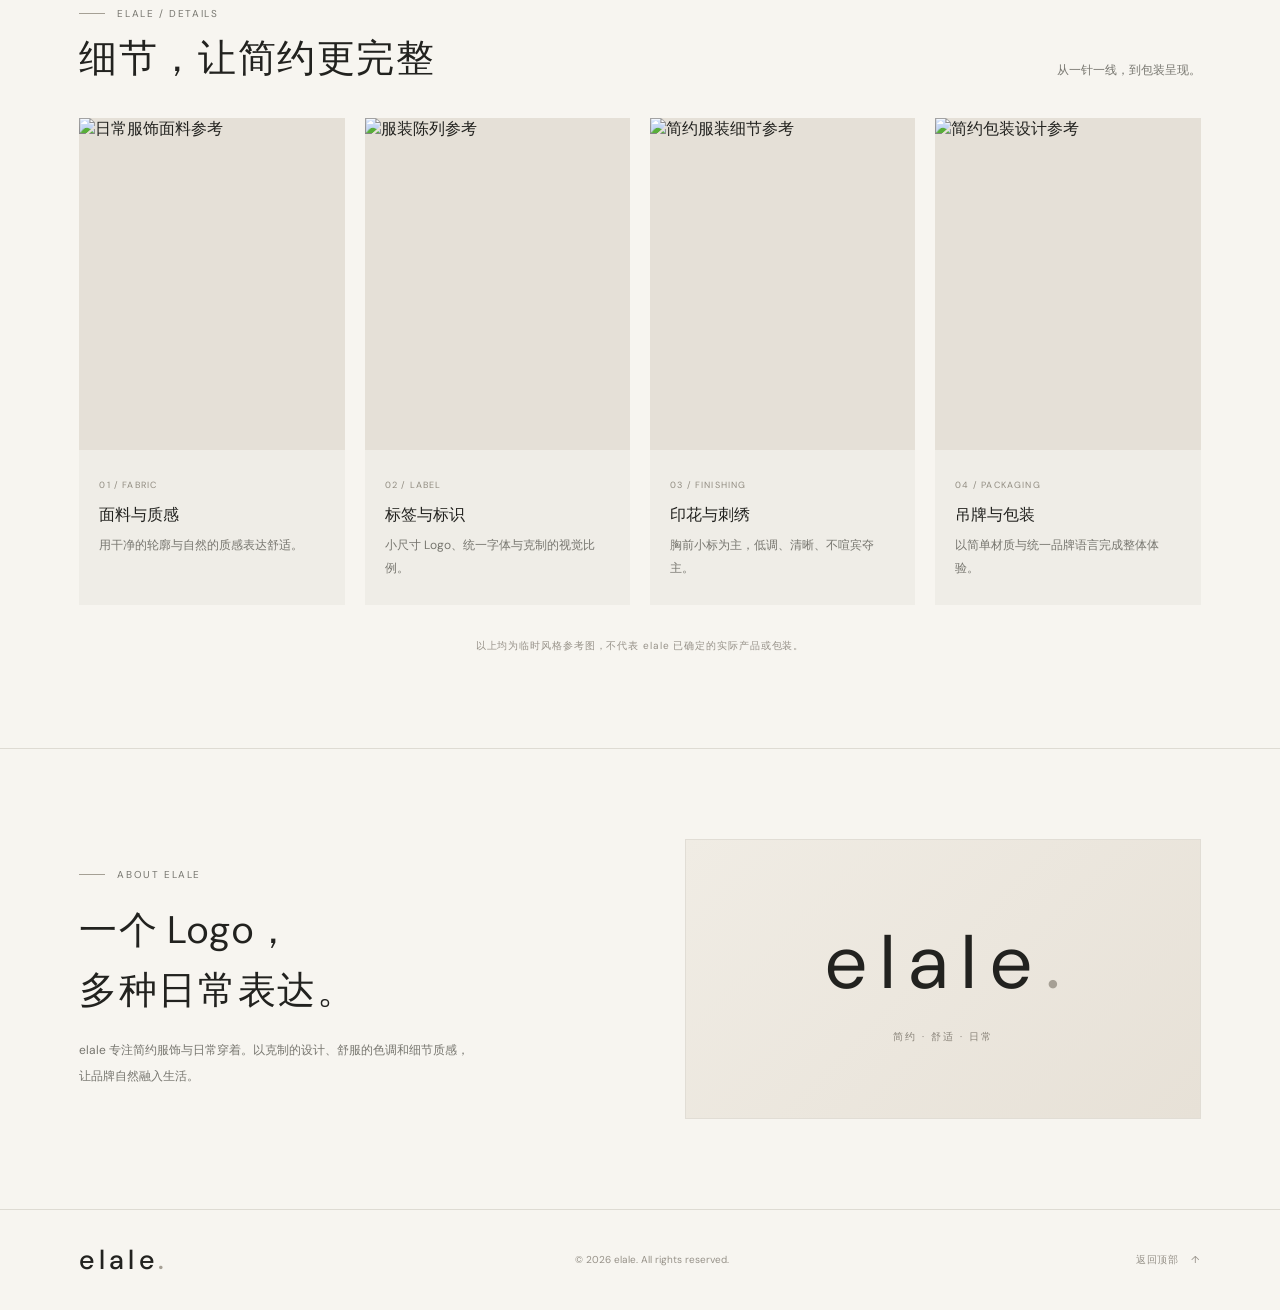
==== commit 8c5a478d: "Place collection before brand introduction" ====
--- a/index.html
+++ b/index.html
@@ -36,8 +36,6 @@
       <div class="hero-visual hero-photo"><img src="https://images.unsplash.com/photo-1521572163474-6864f9cf17ab?auto=format&fit=crop&w=1200&q=85" alt="简约白色 T 恤参考照片，非 elale 正式产品图" fetchpriority="high"><div class="placeholder-caption"><span data-i18n="samplePhoto">风格参考图 · 非正式产品图</span><span>ELALE / 001</span></div></div>
     </section>
 
-    <section class="brand-intro section-wrap" id="brand"><div class="intro-heading"><p class="eyebrow"><span class="eyebrow-line"></span><span data-i18n="brandIntroEyebrow">BRAND INTRODUCTION</span></p><h2 data-i18n="brandIntroTitle">为日常而设计，<br>让简单成为风格。</h2></div><div class="intro-body"><p data-i18n="brandIntroText">elale 是一个以简约、舒适、日常穿搭为核心的服饰品牌概念。我们相信，真正耐看的设计不需要过度装饰，合适的版型、柔和的色彩与细节，就足以陪伴每一天。</p><div class="intro-tags"><span data-i18n="tagMinimal">简约设计</span><span data-i18n="tagComfort">舒适日常</span><span data-i18n="tagEasy">轻松搭配</span></div></div></section>
-
     <section class="collection section-wrap" id="collection">
       <div class="section-heading">
         <div><p class="eyebrow"><span class="eyebrow-line"></span>ELALE / COLLECTION</p><h2 data-i18n="collectionTitle">服饰展示</h2></div>
@@ -46,6 +44,8 @@
       <div class="collection-grid" id="collectionGrid" aria-live="polite"></div>
       <p class="gallery-note" data-i18n="galleryNote">以下为风格参考图，明日替换为带有 elale Logo 的品牌图片</p>
     </section>
+
+    <section class="brand-intro section-wrap" id="brand"><div class="intro-heading"><p class="eyebrow"><span class="eyebrow-line"></span><span data-i18n="brandIntroEyebrow">BRAND INTRODUCTION</span></p><h2 data-i18n="brandIntroTitle">为日常而设计，<br>让简单成为风格。</h2></div><div class="intro-body"><p data-i18n="brandIntroText">elale 是一个以简约、舒适、日常穿搭为核心的服饰品牌概念。我们相信，真正耐看的设计不需要过度装饰，合适的版型、柔和的色彩与细节，就足以陪伴每一天。</p><div class="intro-tags"><span data-i18n="tagMinimal">简约设计</span><span data-i18n="tagComfort">舒适日常</span><span data-i18n="tagEasy">轻松搭配</span></div></div></section>
 
     <section class="details-section section-wrap" id="details"><div class="section-heading"><div><p class="eyebrow"><span class="eyebrow-line"></span>ELALE / DETAILS</p><h2 data-i18n="detailsTitle">细节，让简约更完整</h2></div><p class="section-description" data-i18n="detailsDesc">从一针一线，到包装呈现。</p></div><div class="details-grid"><article class="detail-card"><img src="https://images.unsplash.com/photo-1576566588028-4147f3842f27?auto=format&fit=crop&w=800&q=80" alt="日常服饰面料参考" loading="lazy"><div><span>01 / FABRIC</span><h3 data-i18n="detailFabric">面料与质感</h3><p data-i18n="detailFabricDesc">用干净的轮廓与自然的质感表达舒适。</p></div></article><article class="detail-card"><img src="https://images.unsplash.com/photo-1551488831-00ddcb6c6bd3?auto=format&fit=crop&w=800&q=80" alt="服装陈列参考" loading="lazy"><div><span>02 / LABEL</span><h3 data-i18n="detailLabel">标签与标识</h3><p data-i18n="detailLabelDesc">小尺寸 Logo、统一字体与克制的视觉比例。</p></div></article><article class="detail-card"><img src="https://images.unsplash.com/photo-1603252110481-7ba873bf42ab?auto=format&fit=crop&w=800&q=80" alt="简约服装细节参考" loading="lazy"><div><span>03 / FINISHING</span><h3 data-i18n="detailFinish">印花与刺绣</h3><p data-i18n="detailFinishDesc">胸前小标为主，低调、清晰、不喧宾夺主。</p></div></article><article class="detail-card"><img src="https://images.unsplash.com/photo-1606760227091-3dd870d97f1d?auto=format&fit=crop&w=800&q=80" alt="简约包装设计参考" loading="lazy"><div><span>04 / PACKAGING</span><h3 data-i18n="detailPack">吊牌与包装</h3><p data-i18n="detailPackDesc">以简单材质与统一品牌语言完成整体体验。</p></div></article></div><p class="gallery-note" data-i18n="detailsNote">以上均为临时风格参考图，不代表 elale 已确定的实际产品或包装。</p></section>
 
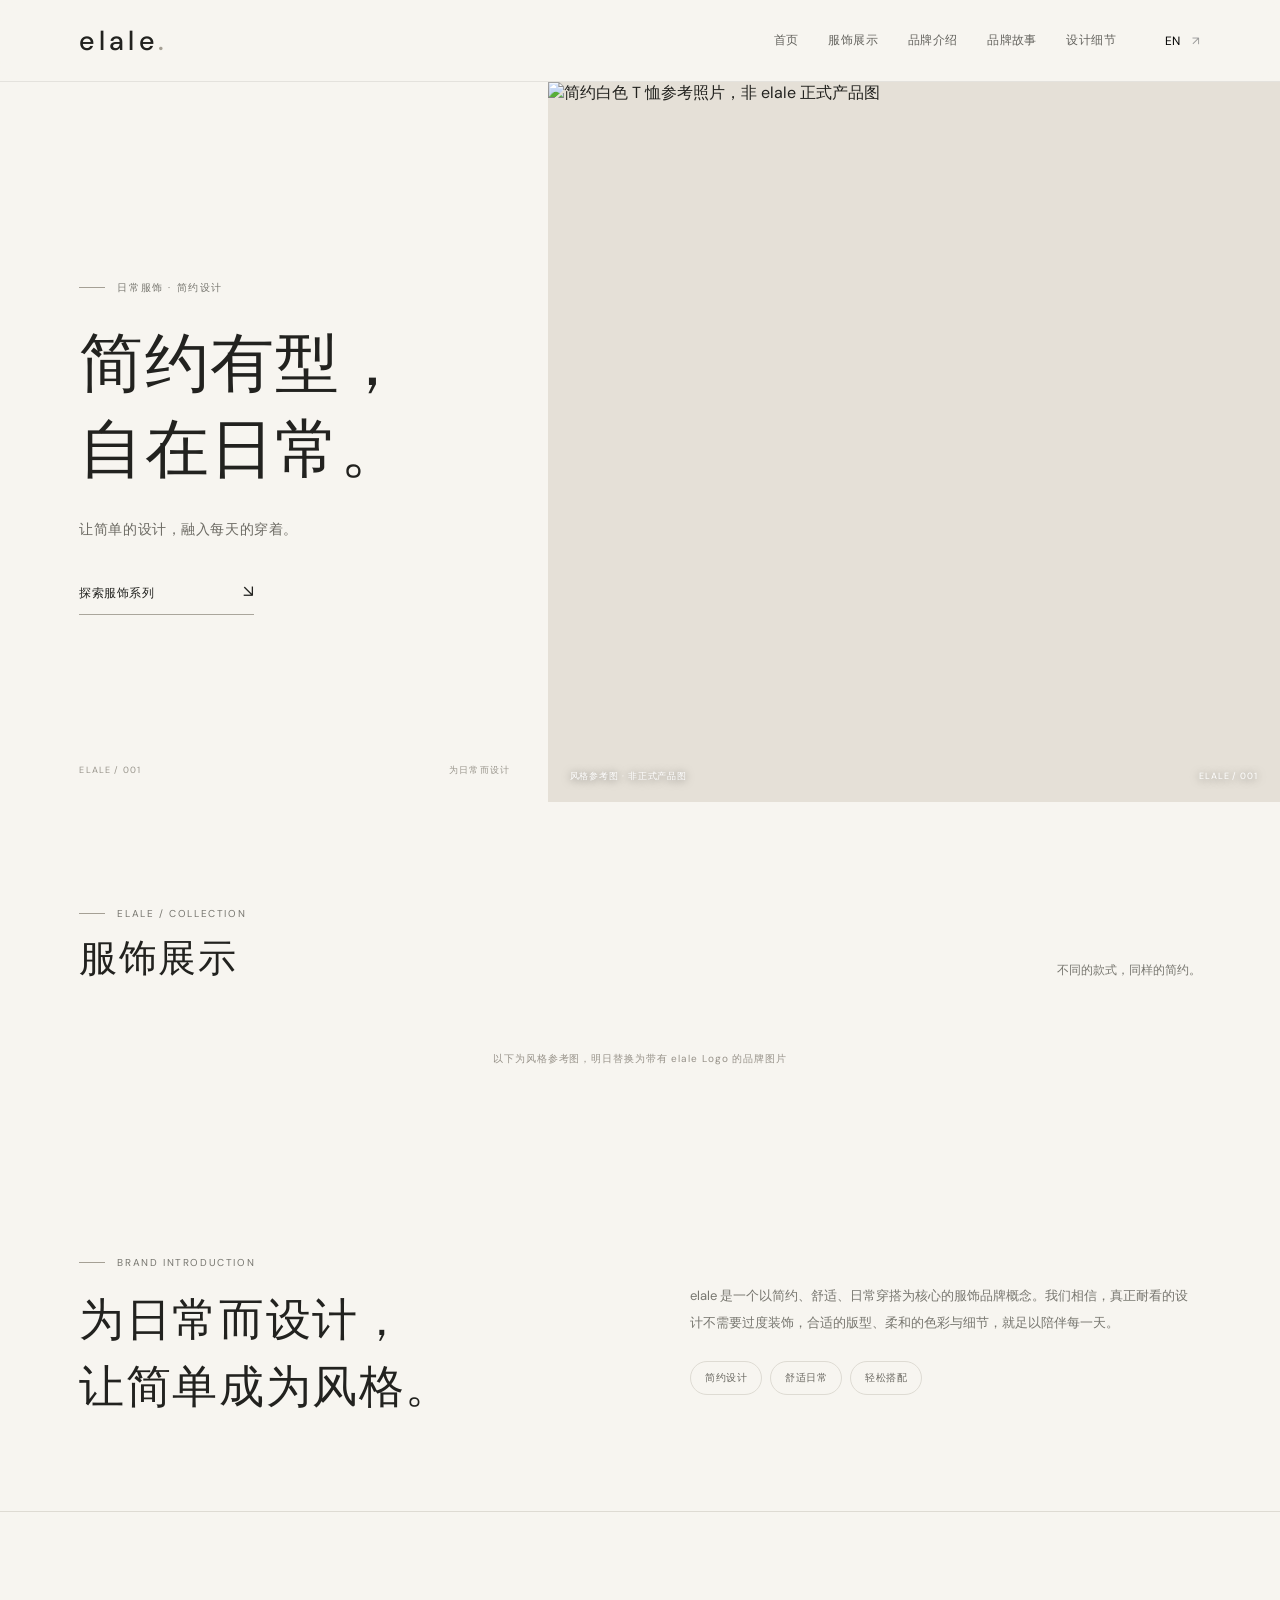
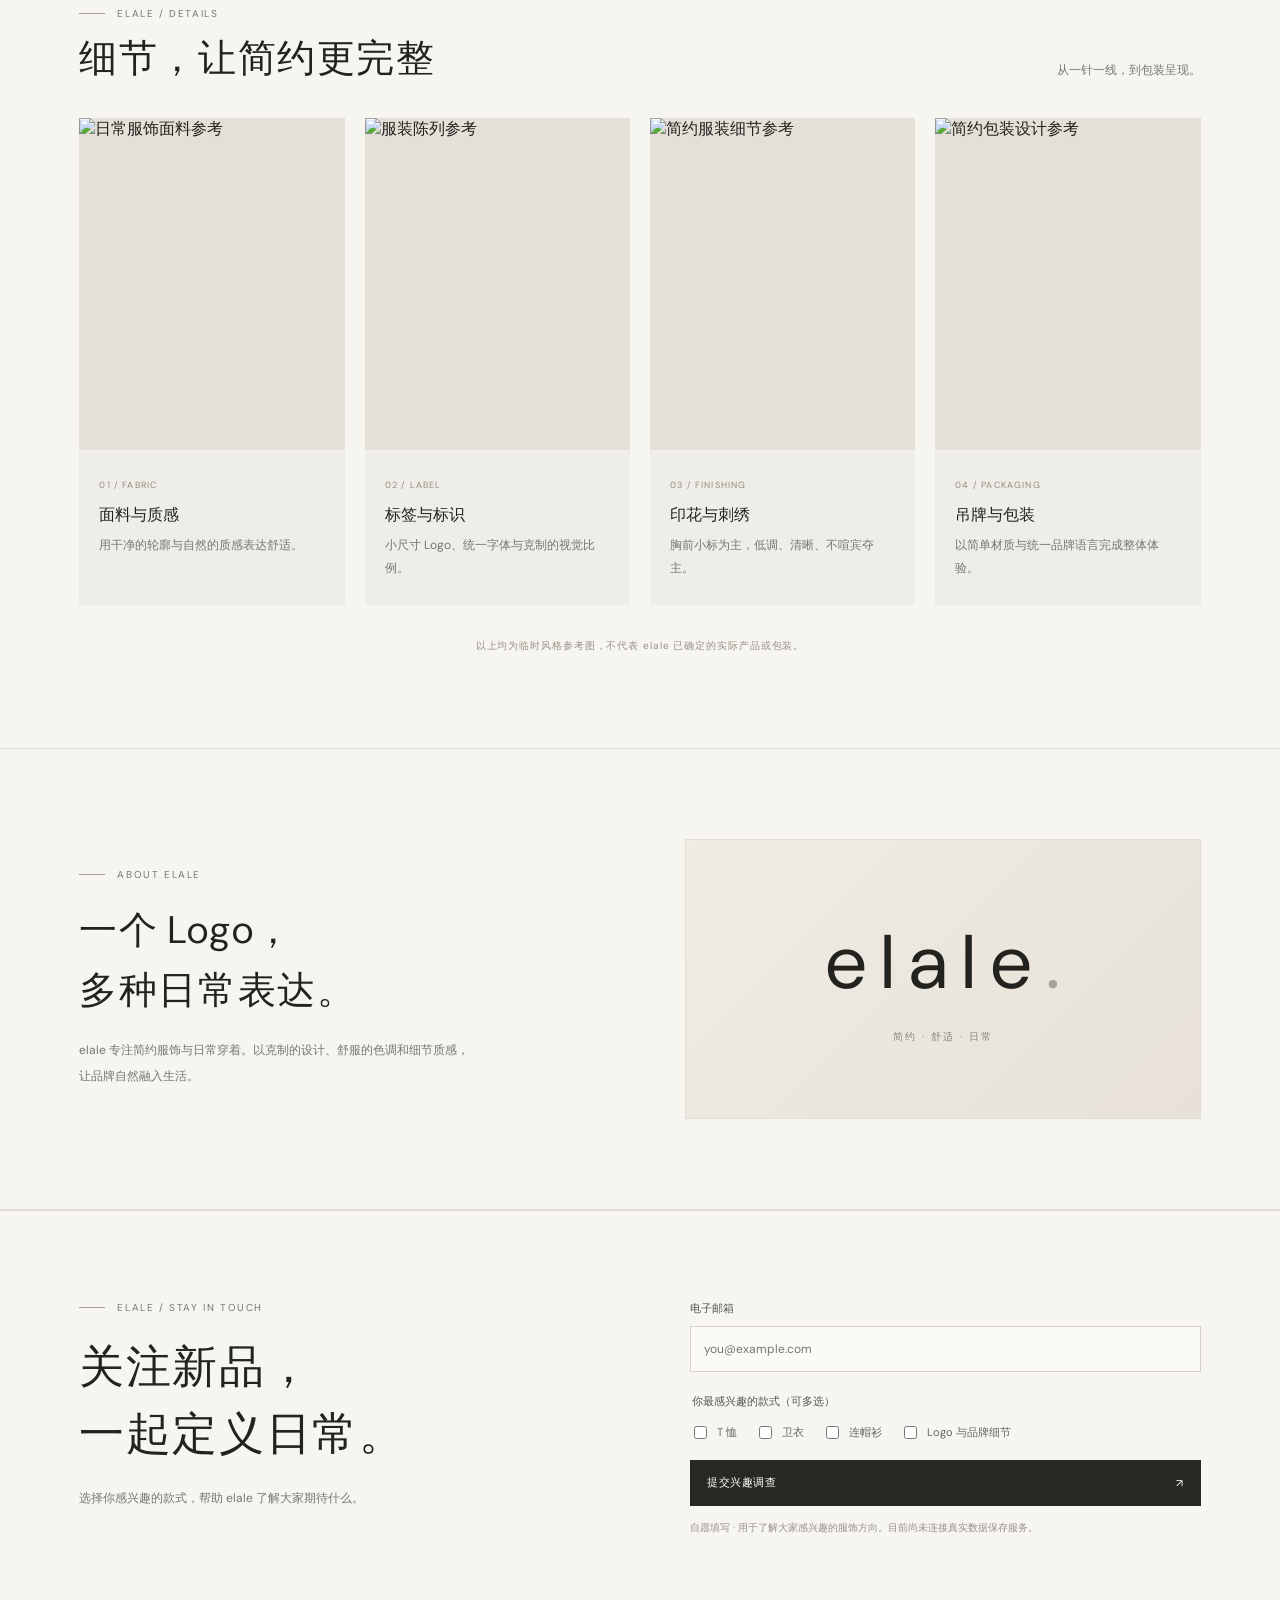
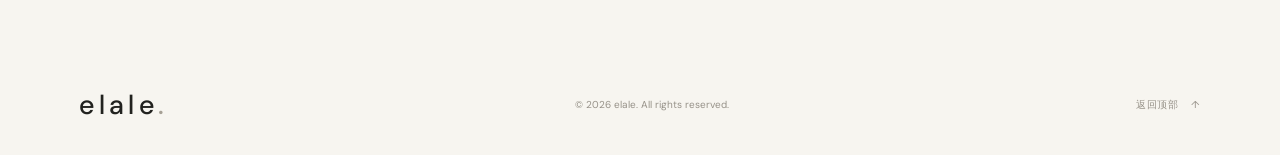
==== commit 105404be: "Restore elale clothing interest survey section" ====
--- a/index.html
+++ b/index.html
@@ -58,6 +58,27 @@
       <div class="story-mark"><span class="large-wordmark">elale<span>.</span></span><span class="story-mark-caption" data-i18n="brandSignature">简约 · 舒适 · 日常</span></div>
     </section>
 
+    <section class="newsletter section-wrap" id="newsletter">
+      <div class="newsletter-copy">
+        <p class="eyebrow"><span class="eyebrow-line"></span>ELALE / STAY IN TOUCH</p>
+        <h2 data-i18n="newsletterTitle">关注新品，<br>一起定义日常。</h2>
+        <p data-i18n="newsletterDesc">选择你感兴趣的款式，帮助 elale 了解大家期待什么。</p>
+      </div>
+      <form class="newsletter-form" id="interestForm">
+        <label for="signupEmail" data-i18n="emailLabel">电子邮箱</label>
+        <input id="signupEmail" name="email" type="email" autocomplete="email" placeholder="you@example.com" required>
+        <fieldset>
+          <legend data-i18n="interestLegend">你最感兴趣的款式（可多选）</legend>
+          <label class="check-option"><input type="checkbox" name="interest" value="T-shirts"><span data-i18n="interestTee">T 恤</span></label>
+          <label class="check-option"><input type="checkbox" name="interest" value="Sweatshirts"><span data-i18n="interestSweat">卫衣</span></label>
+          <label class="check-option"><input type="checkbox" name="interest" value="Hoodies"><span data-i18n="interestHoodie">连帽衫</span></label>
+          <label class="check-option"><input type="checkbox" name="interest" value="Brand details"><span data-i18n="interestDetail">Logo 与品牌细节</span></label>
+        </fieldset>
+        <button type="submit" class="signup-button"><span data-i18n="signupButton">提交兴趣调查</span><span aria-hidden="true">↗</span></button>
+        <p class="privacy-note" data-i18n="privacyNote">自愿填写 · 用于了解大家感兴趣的服饰方向。目前尚未连接真实数据保存服务。</p>
+        <p class="form-message" id="formMessage" role="status" aria-live="polite"></p>
+      </form>
+    </section>
   </main>
 
   <footer class="site-footer">
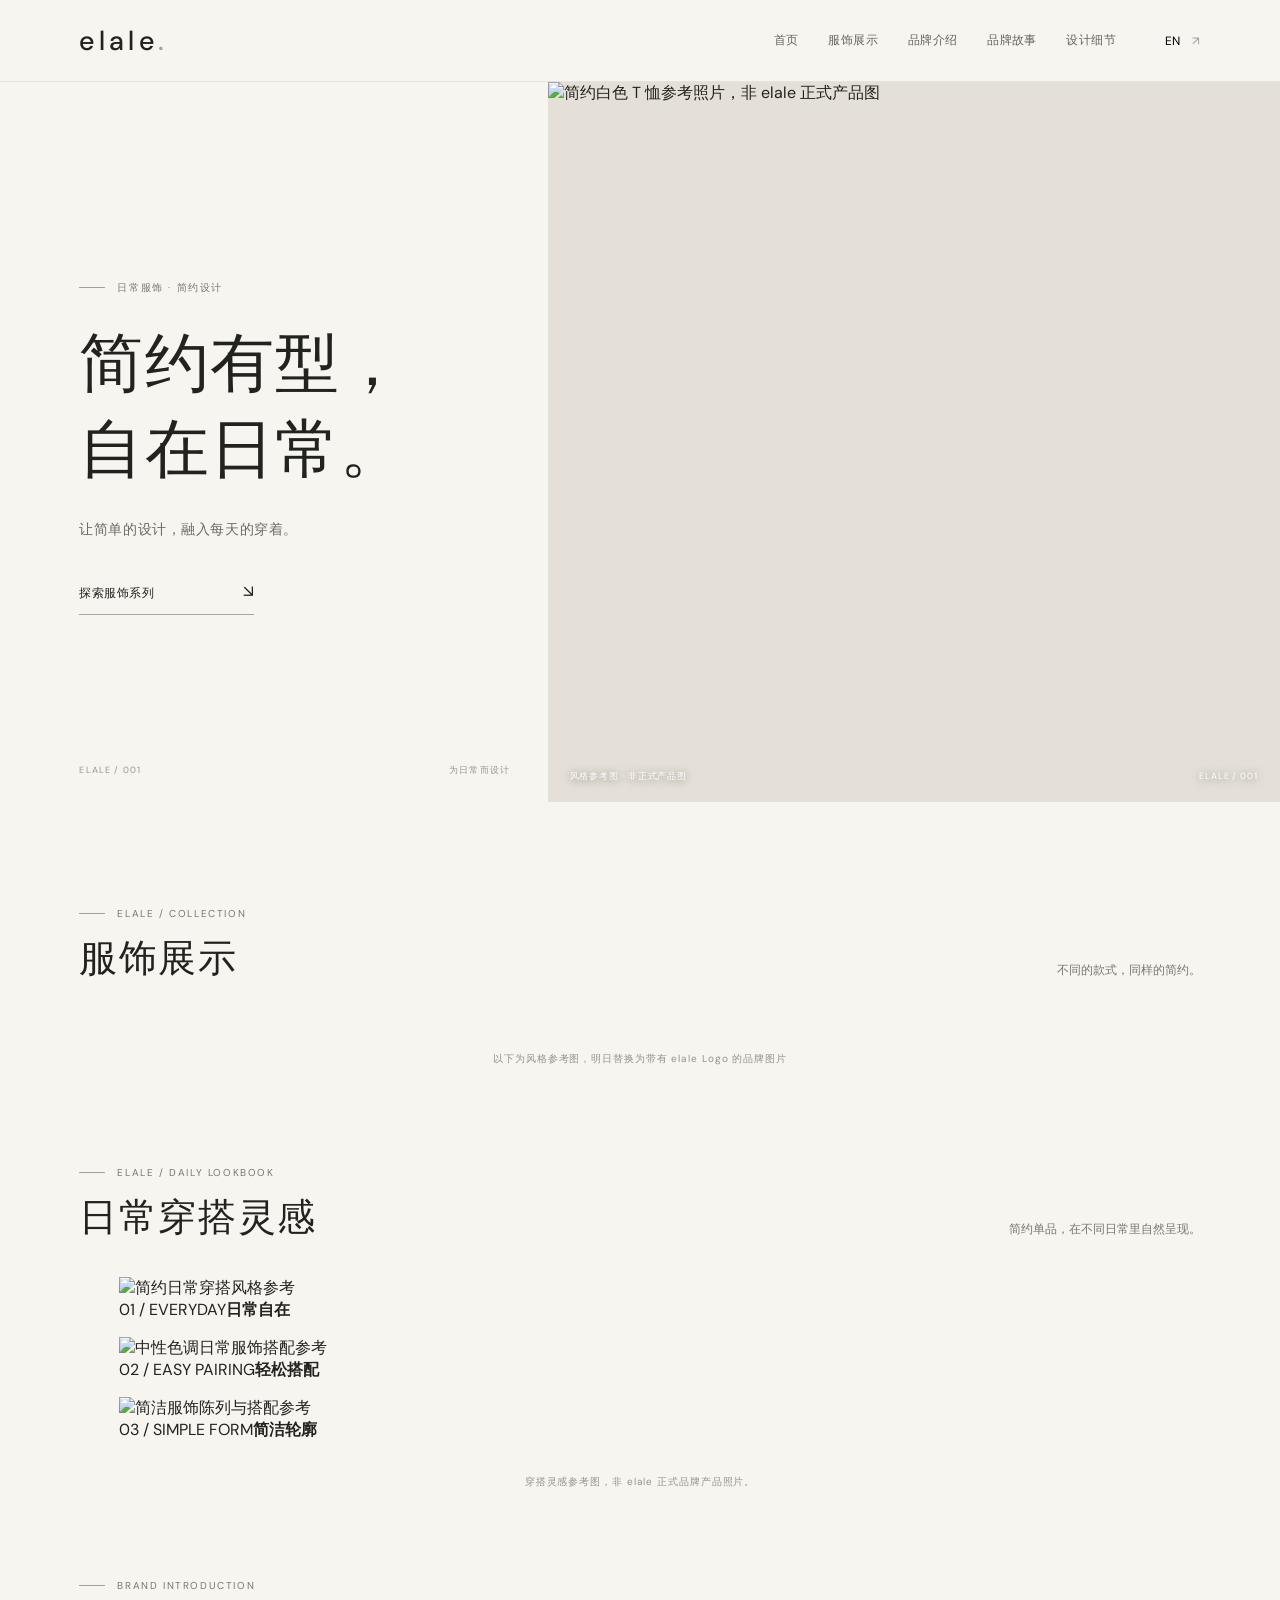
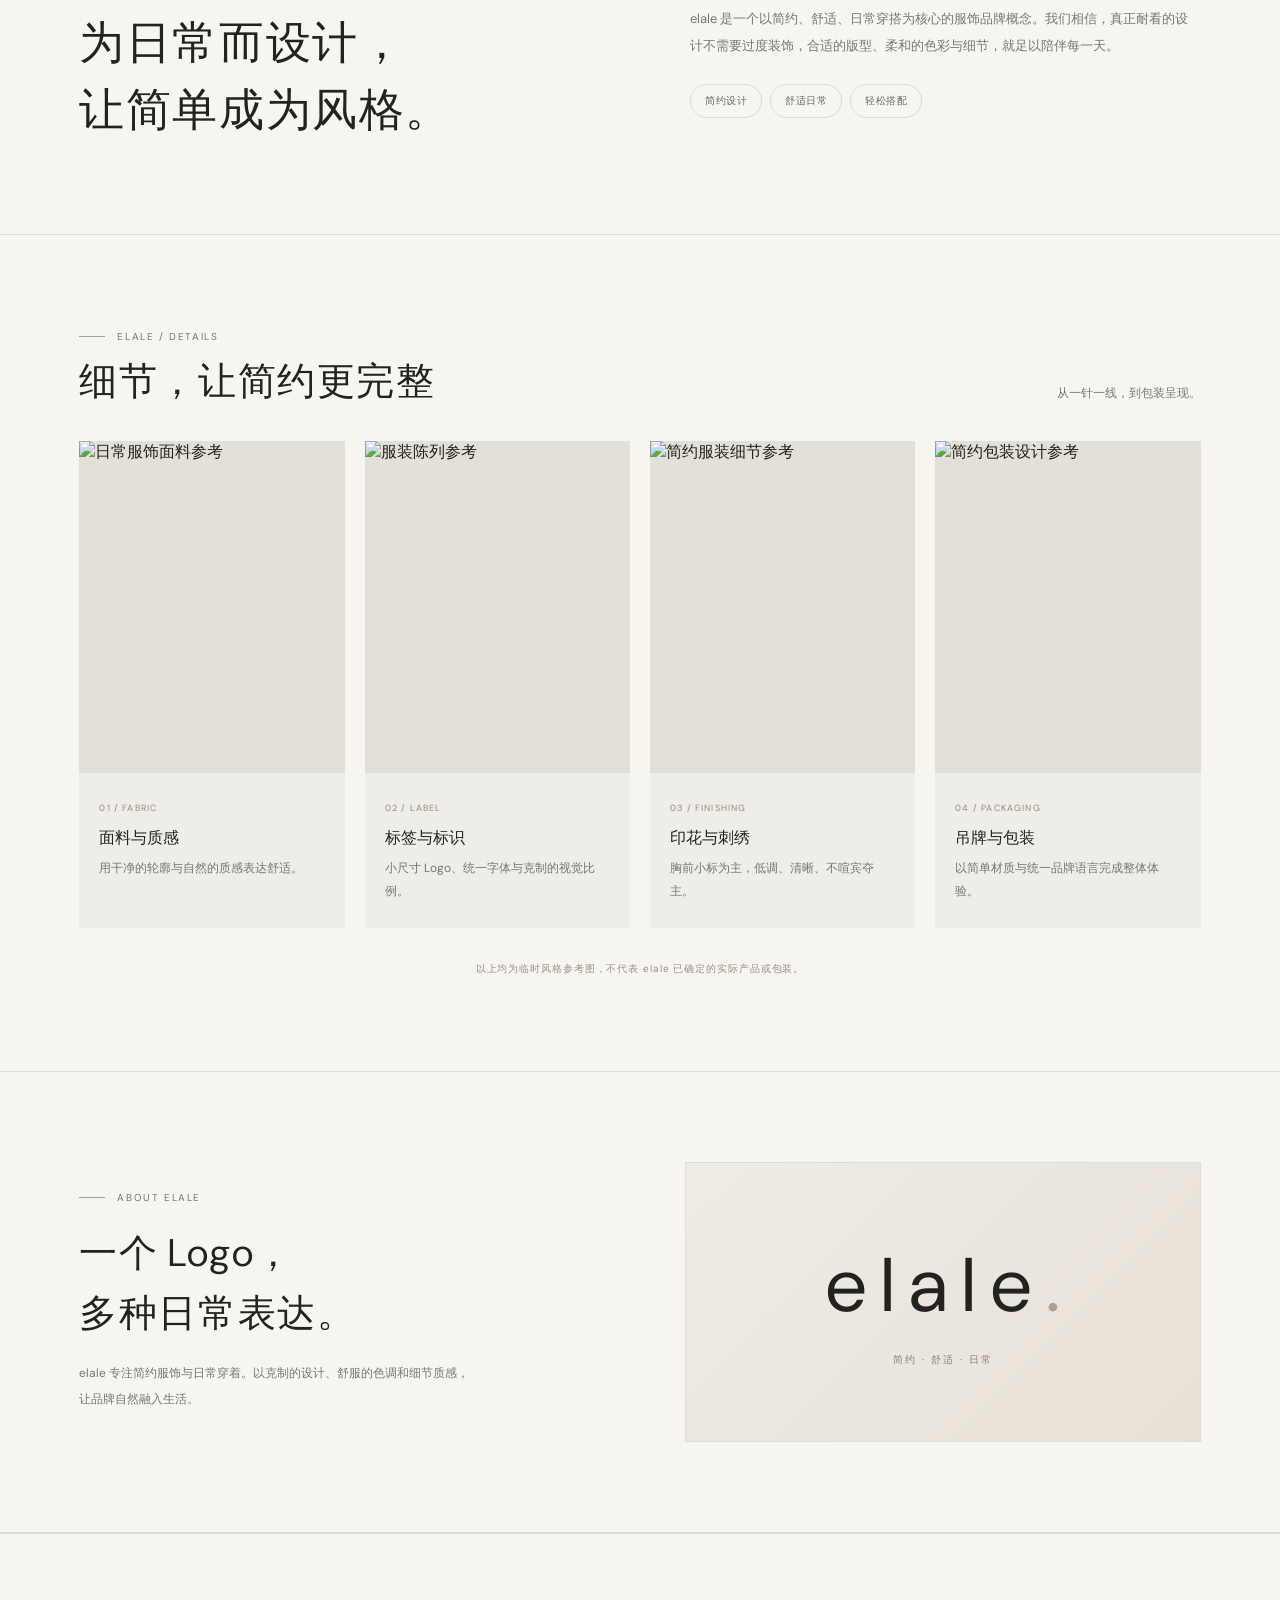
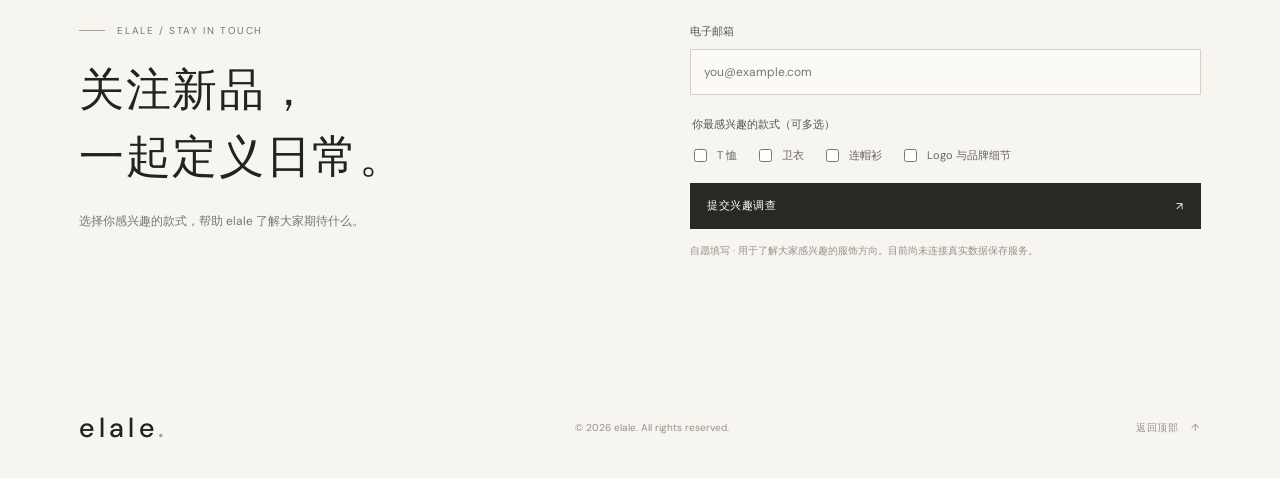
==== commit c23fae10: "Add editorial lookbook image section to elale homepage" ====
--- a/index.html
+++ b/index.html
@@ -45,6 +45,19 @@
       <p class="gallery-note" data-i18n="galleryNote">以下为风格参考图，明日替换为带有 elale Logo 的品牌图片</p>
     </section>
 
+    <section class="lookbook-section section-wrap" id="lookbook">
+      <div class="section-heading">
+        <div><p class="eyebrow"><span class="eyebrow-line"></span>ELALE / DAILY LOOKBOOK</p><h2 data-i18n="lookbookTitle">日常穿搭灵感</h2></div>
+        <p class="section-description" data-i18n="lookbookDesc">简约单品，在不同日常里自然呈现。</p>
+      </div>
+      <div class="lookbook-grid">
+        <figure class="lookbook-card lookbook-tall"><img src="https://images.unsplash.com/photo-1529139574466-a303027c1d8b?auto=format&fit=crop&w=1000&q=85" alt="简约日常穿搭风格参考" loading="lazy"><figcaption><span>01 / EVERYDAY</span><strong data-i18n="lookbookEveryday">日常自在</strong></figcaption></figure>
+        <figure class="lookbook-card"><img src="https://images.unsplash.com/photo-1483985988355-763728e1935b?auto=format&fit=crop&w=900&q=85" alt="中性色调日常服饰搭配参考" loading="lazy"><figcaption><span>02 / EASY PAIRING</span><strong data-i18n="lookbookPairing">轻松搭配</strong></figcaption></figure>
+        <figure class="lookbook-card"><img src="https://images.unsplash.com/photo-1523381210434-271e8be1f52b?auto=format&fit=crop&w=900&q=85" alt="简洁服饰陈列与搭配参考" loading="lazy"><figcaption><span>03 / SIMPLE FORM</span><strong data-i18n="lookbookSimple">简洁轮廓</strong></figcaption></figure>
+      </div>
+      <p class="gallery-note" data-i18n="lookbookNote">穿搭灵感参考图，非 elale 正式品牌产品照片。</p>
+    </section>
+
     <section class="brand-intro section-wrap" id="brand"><div class="intro-heading"><p class="eyebrow"><span class="eyebrow-line"></span><span data-i18n="brandIntroEyebrow">BRAND INTRODUCTION</span></p><h2 data-i18n="brandIntroTitle">为日常而设计，<br>让简单成为风格。</h2></div><div class="intro-body"><p data-i18n="brandIntroText">elale 是一个以简约、舒适、日常穿搭为核心的服饰品牌概念。我们相信，真正耐看的设计不需要过度装饰，合适的版型、柔和的色彩与细节，就足以陪伴每一天。</p><div class="intro-tags"><span data-i18n="tagMinimal">简约设计</span><span data-i18n="tagComfort">舒适日常</span><span data-i18n="tagEasy">轻松搭配</span></div></div></section>
 
     <section class="details-section section-wrap" id="details"><div class="section-heading"><div><p class="eyebrow"><span class="eyebrow-line"></span>ELALE / DETAILS</p><h2 data-i18n="detailsTitle">细节，让简约更完整</h2></div><p class="section-description" data-i18n="detailsDesc">从一针一线，到包装呈现。</p></div><div class="details-grid"><article class="detail-card"><img src="https://images.unsplash.com/photo-1576566588028-4147f3842f27?auto=format&fit=crop&w=800&q=80" alt="日常服饰面料参考" loading="lazy"><div><span>01 / FABRIC</span><h3 data-i18n="detailFabric">面料与质感</h3><p data-i18n="detailFabricDesc">用干净的轮廓与自然的质感表达舒适。</p></div></article><article class="detail-card"><img src="https://images.unsplash.com/photo-1551488831-00ddcb6c6bd3?auto=format&fit=crop&w=800&q=80" alt="服装陈列参考" loading="lazy"><div><span>02 / LABEL</span><h3 data-i18n="detailLabel">标签与标识</h3><p data-i18n="detailLabelDesc">小尺寸 Logo、统一字体与克制的视觉比例。</p></div></article><article class="detail-card"><img src="https://images.unsplash.com/photo-1603252110481-7ba873bf42ab?auto=format&fit=crop&w=800&q=80" alt="简约服装细节参考" loading="lazy"><div><span>03 / FINISHING</span><h3 data-i18n="detailFinish">印花与刺绣</h3><p data-i18n="detailFinishDesc">胸前小标为主，低调、清晰、不喧宾夺主。</p></div></article><article class="detail-card"><img src="https://images.unsplash.com/photo-1606760227091-3dd870d97f1d?auto=format&fit=crop&w=800&q=80" alt="简约包装设计参考" loading="lazy"><div><span>04 / PACKAGING</span><h3 data-i18n="detailPack">吊牌与包装</h3><p data-i18n="detailPackDesc">以简单材质与统一品牌语言完成整体体验。</p></div></article></div><p class="gallery-note" data-i18n="detailsNote">以上均为临时风格参考图，不代表 elale 已确定的实际产品或包装。</p></section>
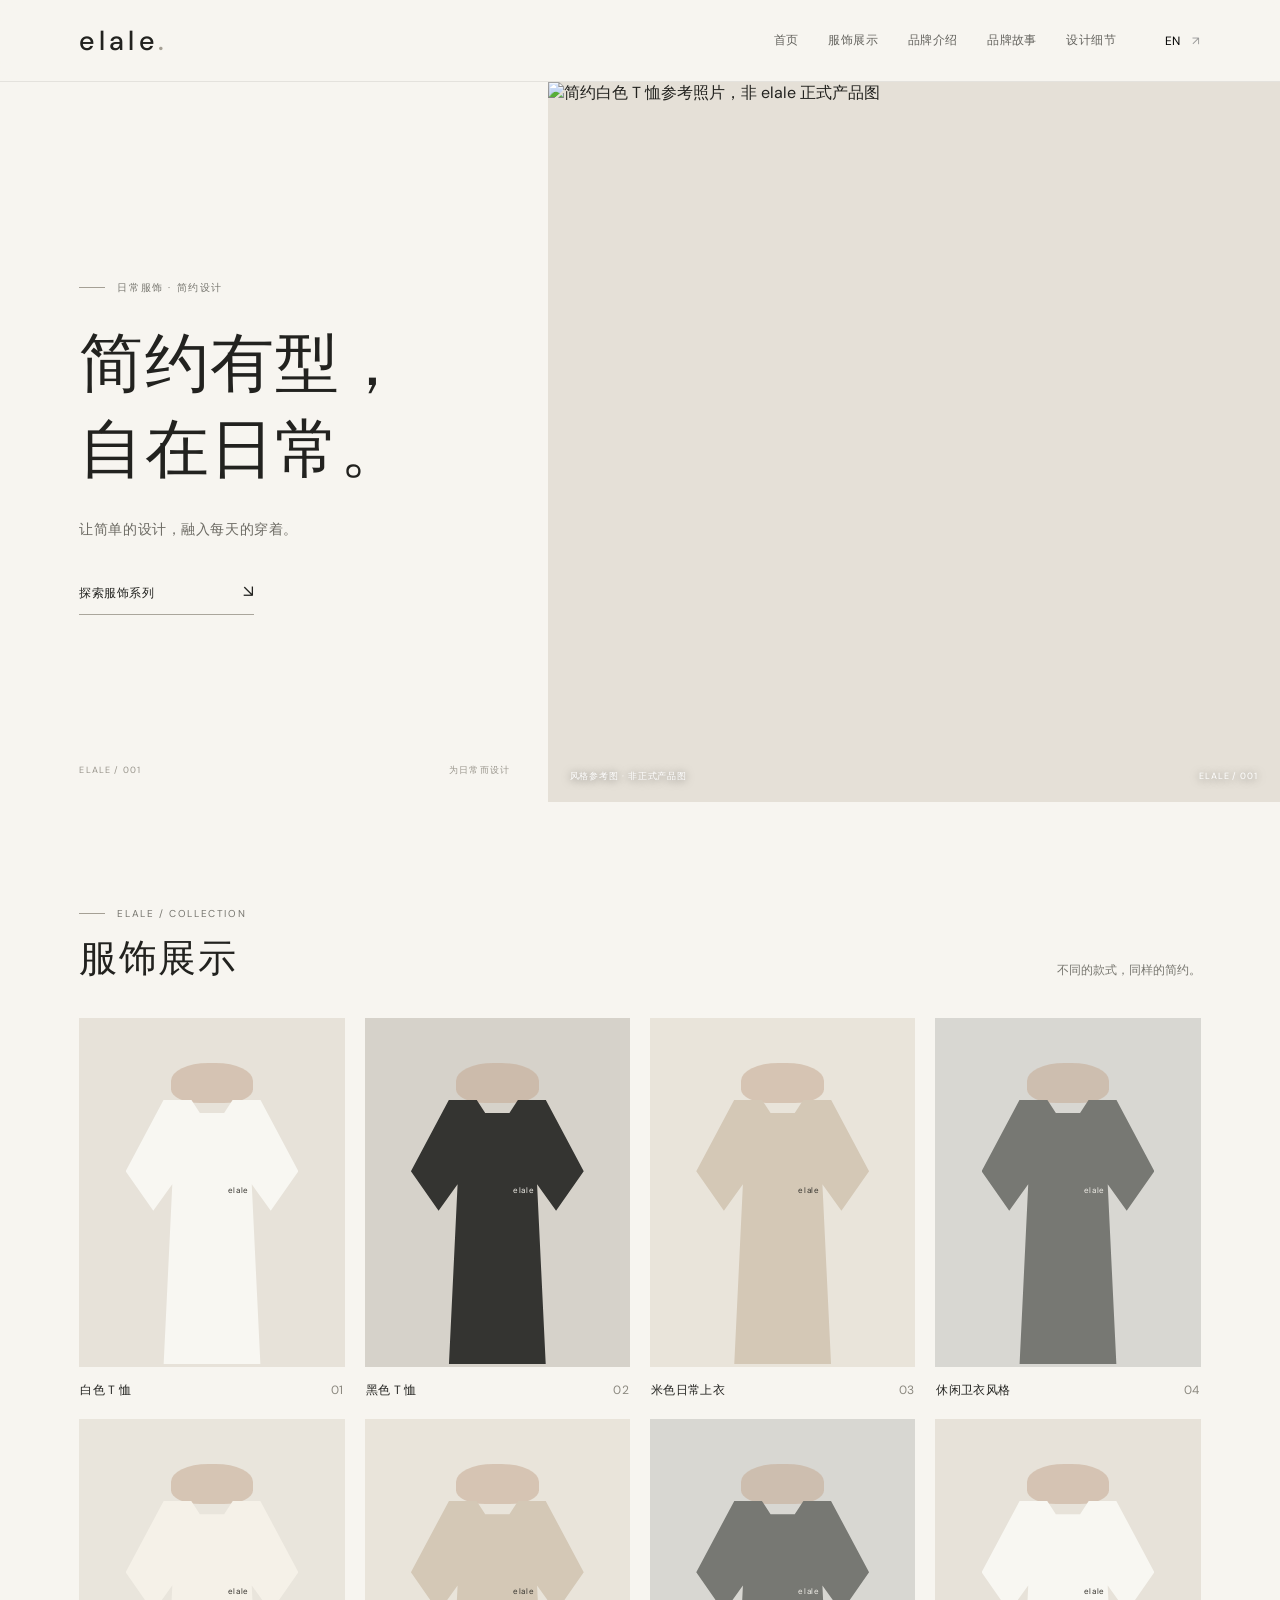
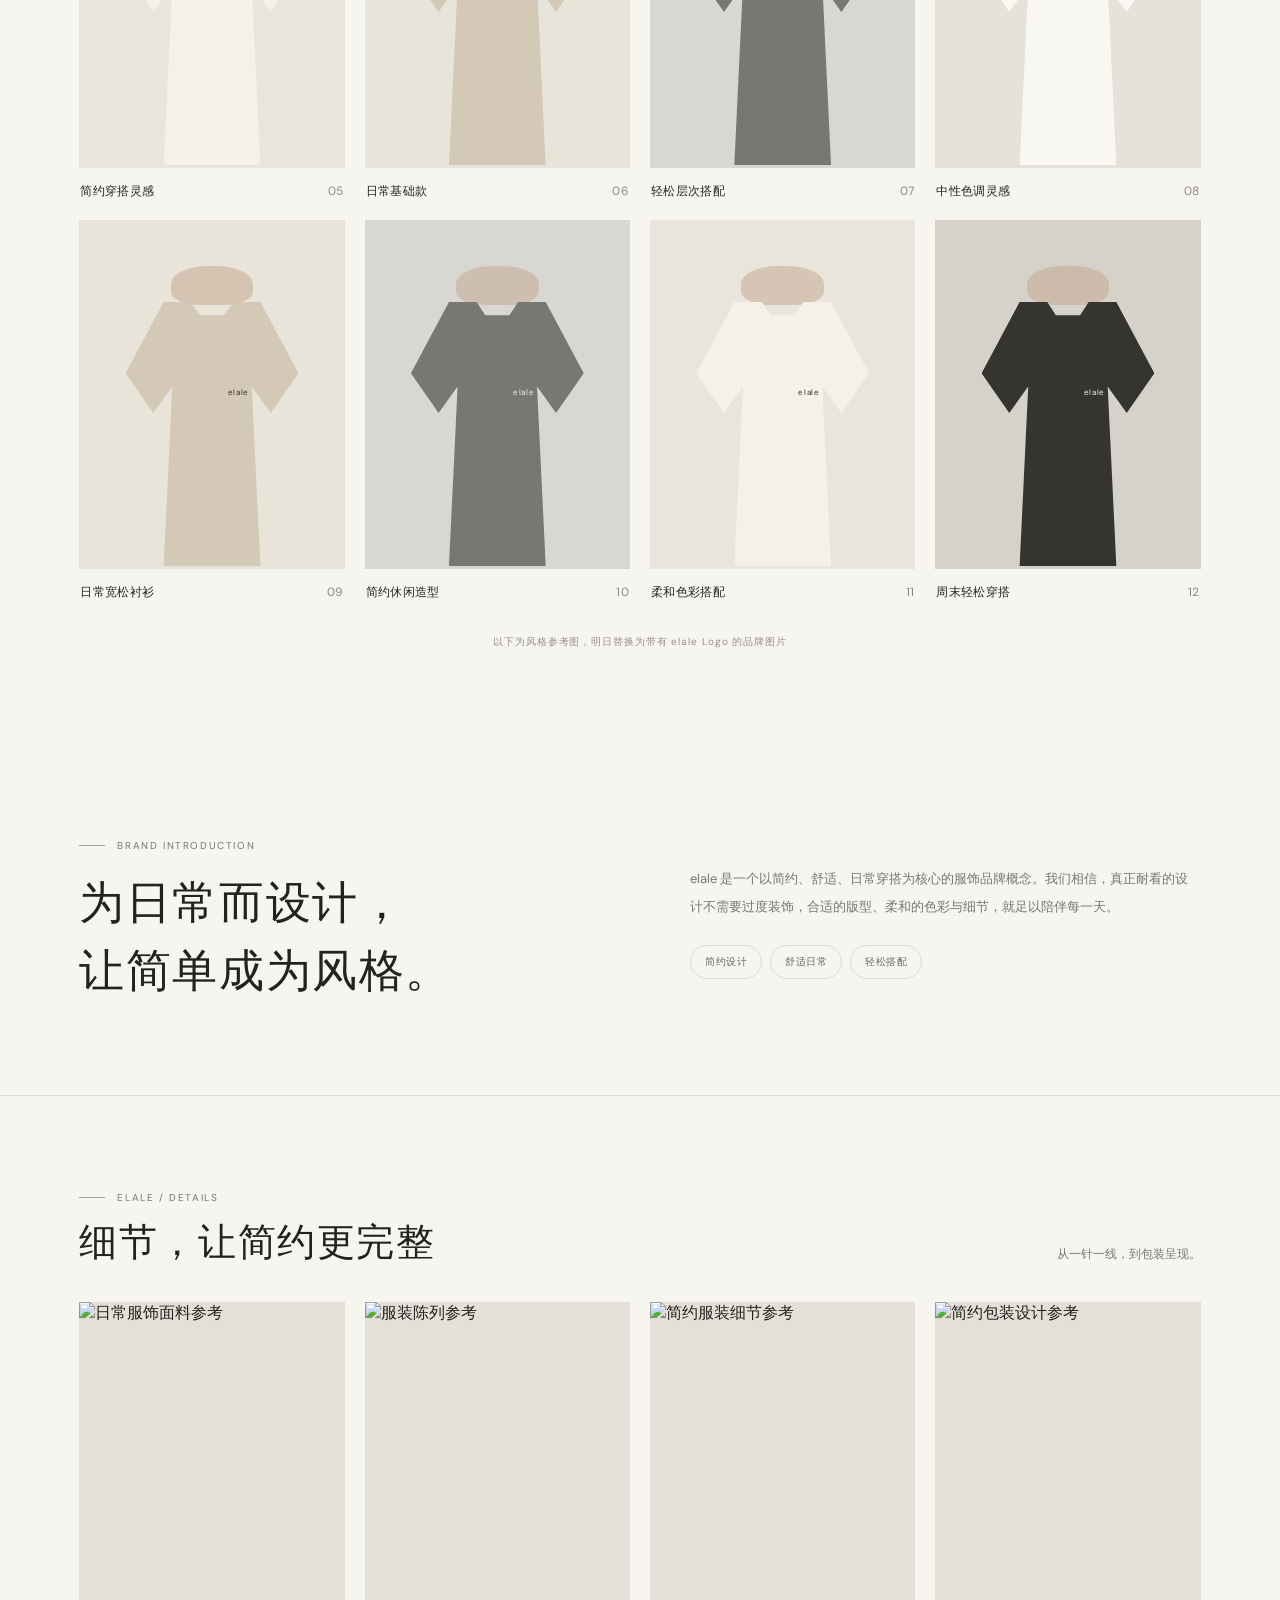
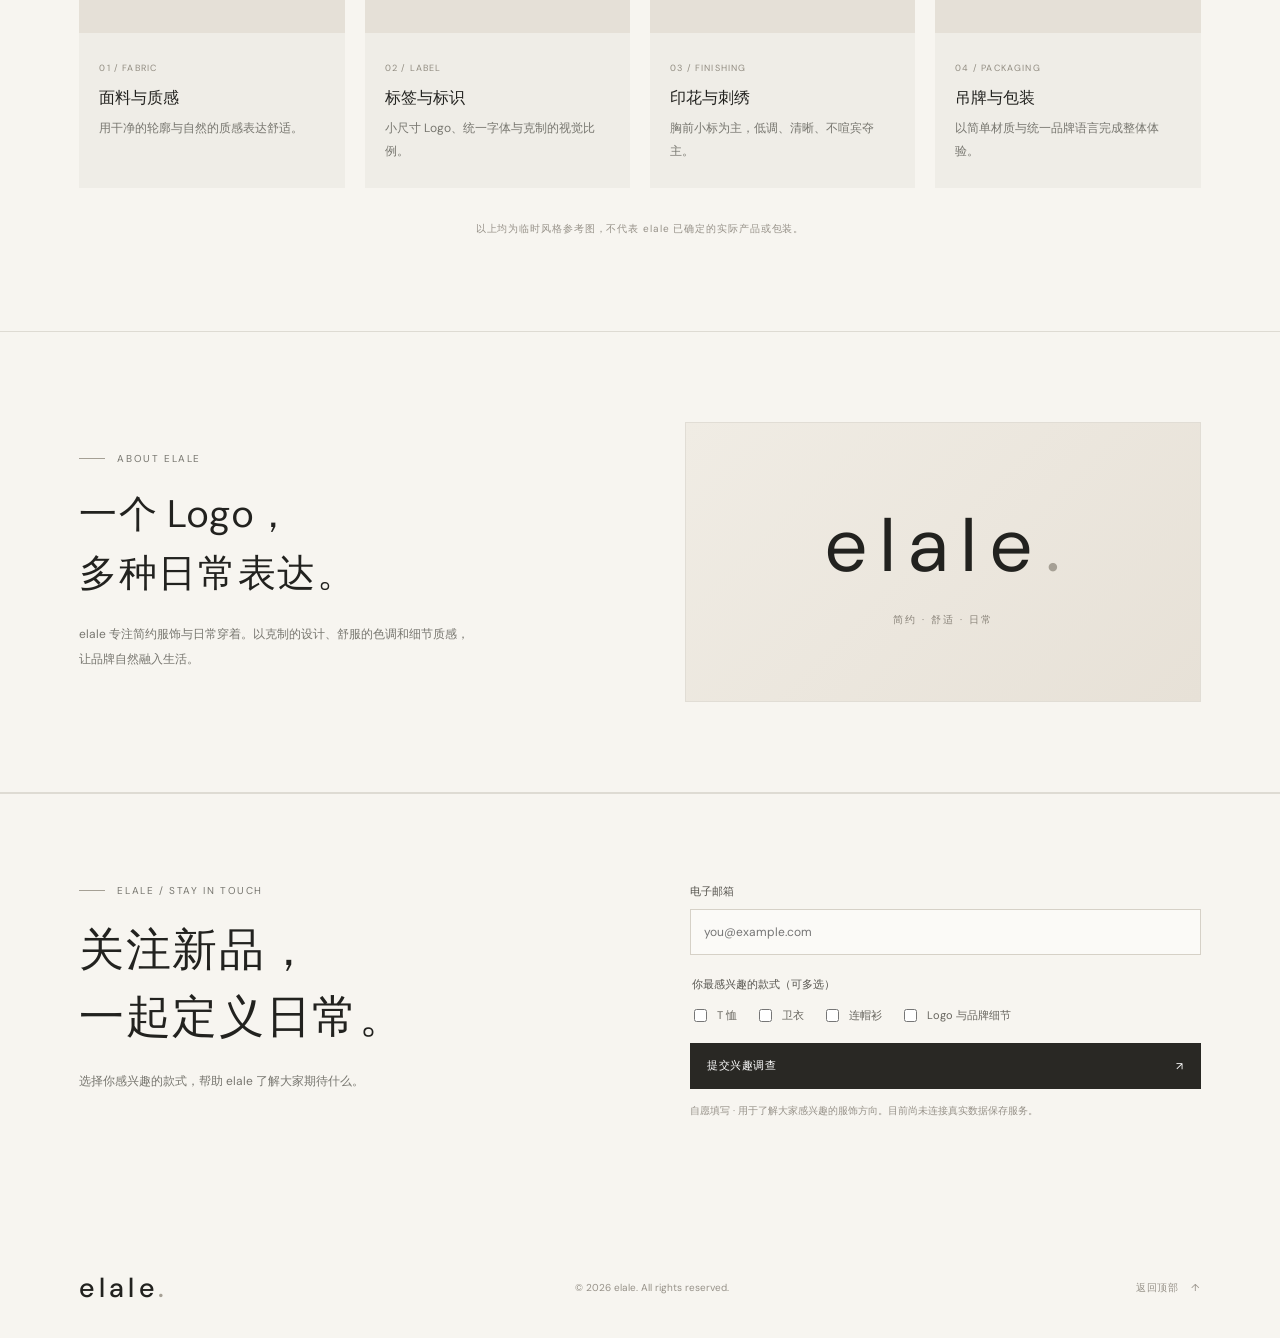
==== commit 24b58df4: "Remove added lookbook section and preserve survey" ====
--- a/index.html
+++ b/index.html
@@ -45,18 +45,6 @@
       <p class="gallery-note" data-i18n="galleryNote">以下为风格参考图，明日替换为带有 elale Logo 的品牌图片</p>
     </section>
 
-    <section class="lookbook-section section-wrap" id="lookbook">
-      <div class="section-heading">
-        <div><p class="eyebrow"><span class="eyebrow-line"></span>ELALE / DAILY LOOKBOOK</p><h2 data-i18n="lookbookTitle">日常穿搭灵感</h2></div>
-        <p class="section-description" data-i18n="lookbookDesc">简约单品，在不同日常里自然呈现。</p>
-      </div>
-      <div class="lookbook-grid">
-        <figure class="lookbook-card lookbook-tall"><img src="https://images.unsplash.com/photo-1529139574466-a303027c1d8b?auto=format&fit=crop&w=1000&q=85" alt="简约日常穿搭风格参考" loading="lazy"><figcaption><span>01 / EVERYDAY</span><strong data-i18n="lookbookEveryday">日常自在</strong></figcaption></figure>
-        <figure class="lookbook-card"><img src="https://images.unsplash.com/photo-1483985988355-763728e1935b?auto=format&fit=crop&w=900&q=85" alt="中性色调日常服饰搭配参考" loading="lazy"><figcaption><span>02 / EASY PAIRING</span><strong data-i18n="lookbookPairing">轻松搭配</strong></figcaption></figure>
-        <figure class="lookbook-card"><img src="https://images.unsplash.com/photo-1523381210434-271e8be1f52b?auto=format&fit=crop&w=900&q=85" alt="简洁服饰陈列与搭配参考" loading="lazy"><figcaption><span>03 / SIMPLE FORM</span><strong data-i18n="lookbookSimple">简洁轮廓</strong></figcaption></figure>
-      </div>
-      <p class="gallery-note" data-i18n="lookbookNote">穿搭灵感参考图，非 elale 正式品牌产品照片。</p>
-    </section>
 
     <section class="brand-intro section-wrap" id="brand"><div class="intro-heading"><p class="eyebrow"><span class="eyebrow-line"></span><span data-i18n="brandIntroEyebrow">BRAND INTRODUCTION</span></p><h2 data-i18n="brandIntroTitle">为日常而设计，<br>让简单成为风格。</h2></div><div class="intro-body"><p data-i18n="brandIntroText">elale 是一个以简约、舒适、日常穿搭为核心的服饰品牌概念。我们相信，真正耐看的设计不需要过度装饰，合适的版型、柔和的色彩与细节，就足以陪伴每一天。</p><div class="intro-tags"><span data-i18n="tagMinimal">简约设计</span><span data-i18n="tagComfort">舒适日常</span><span data-i18n="tagEasy">轻松搭配</span></div></div></section>
 
--- a/assets/css/style.css
+++ b/assets/css/style.css
@@ -30,3 +30,19 @@
 @media(min-width:1500px){.hero{min-height:760px}.hero-visual,.hero-photo>img{min-height:650px}.collection-grid{gap:24px}}
 @media(max-width:1050px) and (min-width:561px){.main-nav{gap:14px;margin-right:18px}.main-nav a{font-size:10px}.hero{grid-template-columns:.9fr 1.1fr}.hero h1{font-size:clamp(38px,4.6vw,52px)}.details-grid{grid-template-columns:repeat(2,minmax(0,1fr))}}
 .product-image img.image-failed{display:none}
+
+
+/* Editorial lookbook: image-led section to give the collection more depth */
+.lookbook-section{padding-top:22px;padding-bottom:86px}
+.lookbook-grid{display:grid;grid-template-columns:1.18fr 1fr 1fr;gap:16px;align-items:stretch}
+.lookbook-card{position:relative;min-width:0;margin:0;overflow:hidden;background:#e5e0d7;aspect-ratio:.9}
+.lookbook-card.lookbook-tall{aspect-ratio:.78}
+.lookbook-card img{width:100%;height:100%;display:block;object-fit:cover;transition:transform .6s ease}
+.lookbook-card:hover img{transform:scale(1.035)}
+.lookbook-card:after{content:"";position:absolute;inset:35% 0 0;background:linear-gradient(transparent,rgba(20,19,17,.56));pointer-events:none}
+.lookbook-card figcaption{position:absolute;z-index:1;left:20px;right:20px;bottom:20px;display:flex;flex-direction:column;gap:9px;color:#fff}
+.lookbook-card figcaption span{font-size:9px;letter-spacing:.15em;opacity:.85}
+.lookbook-card figcaption strong{font-size:18px;font-weight:400;letter-spacing:.08em}
+.lookbook-section .gallery-note{margin-top:24px}
+@media(min-width:1100px){.lookbook-section{padding-top:10px;padding-bottom:105px}.lookbook-grid{gap:20px}.lookbook-card figcaption{left:25px;bottom:25px}.lookbook-card figcaption strong{font-size:21px}}
+@media(max-width:560px){.lookbook-section{padding-top:8px;padding-bottom:55px}.lookbook-grid{grid-template-columns:1fr 1fr;gap:10px}.lookbook-card.lookbook-tall{grid-row:span 2;aspect-ratio:.58}.lookbook-card{aspect-ratio:.76}.lookbook-card figcaption{left:12px;right:10px;bottom:12px;gap:6px}.lookbook-card figcaption span{font-size:8px}.lookbook-card figcaption strong{font-size:14px}}
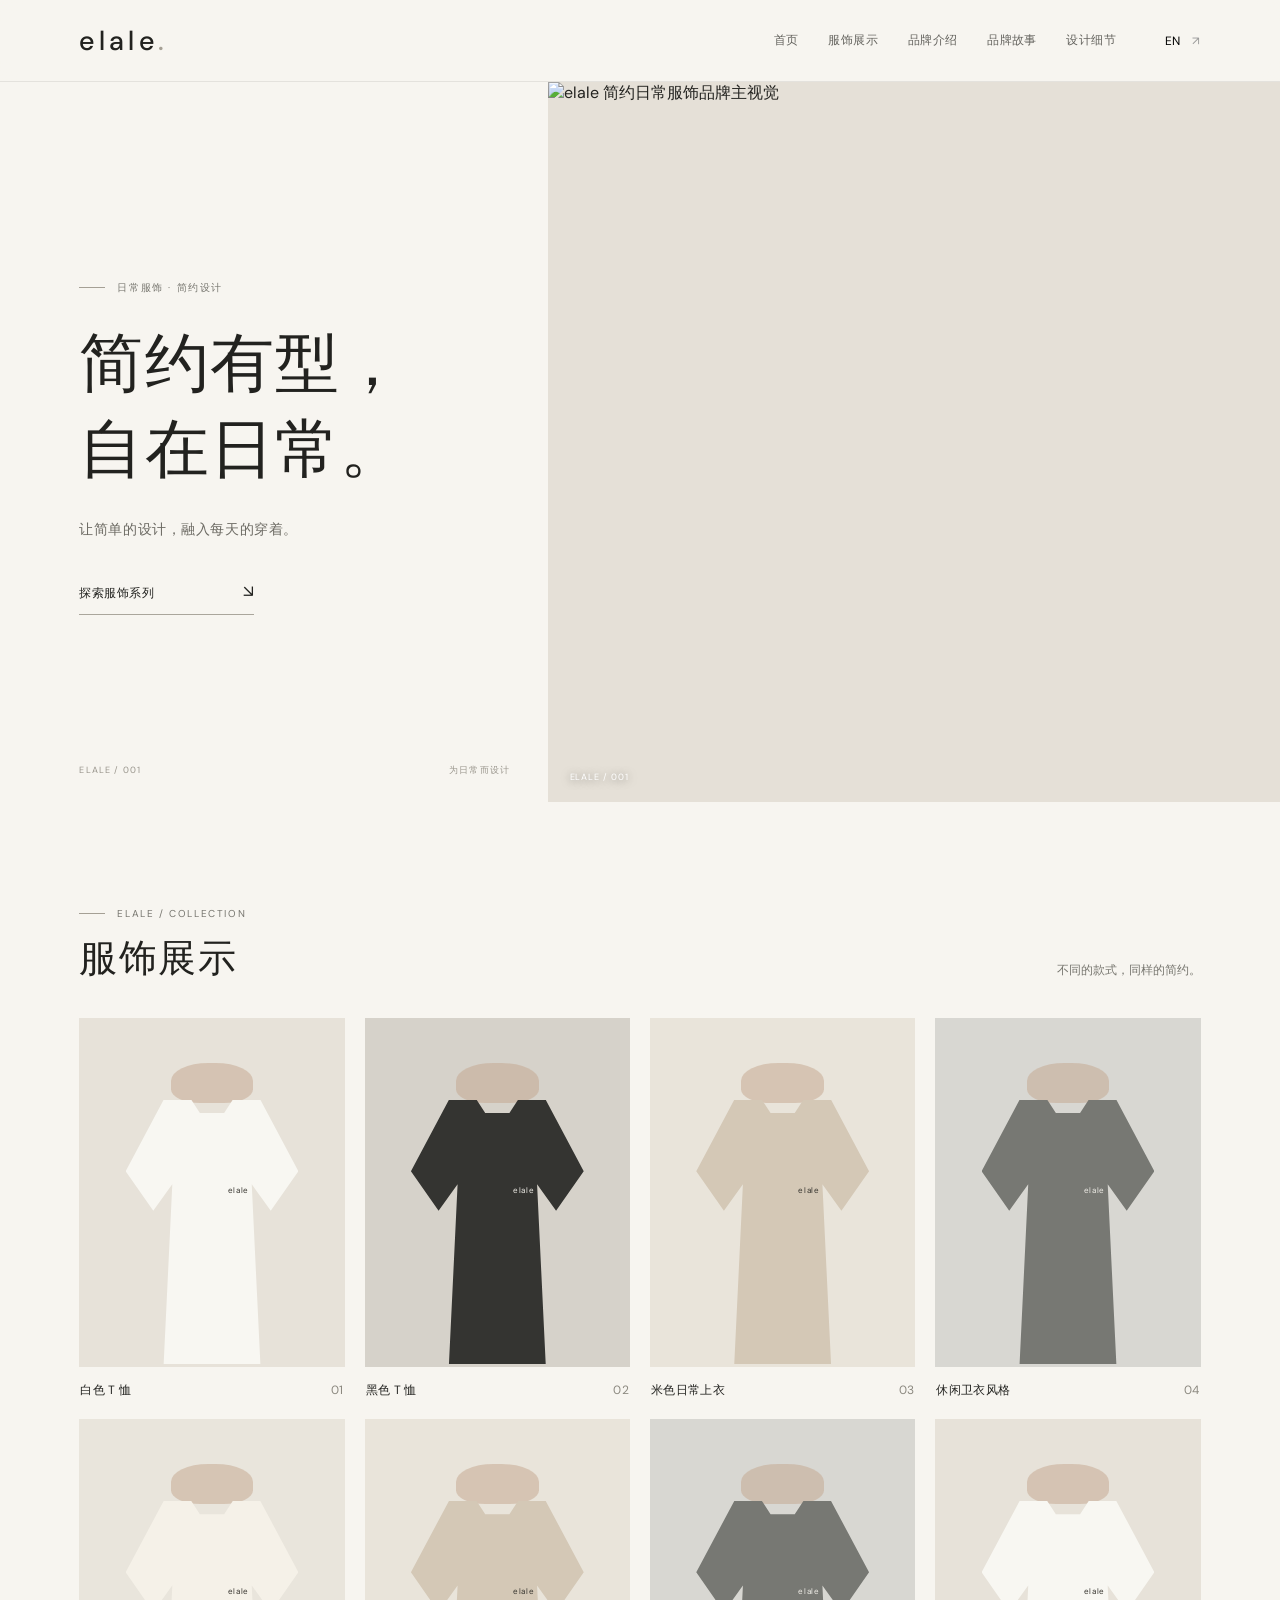
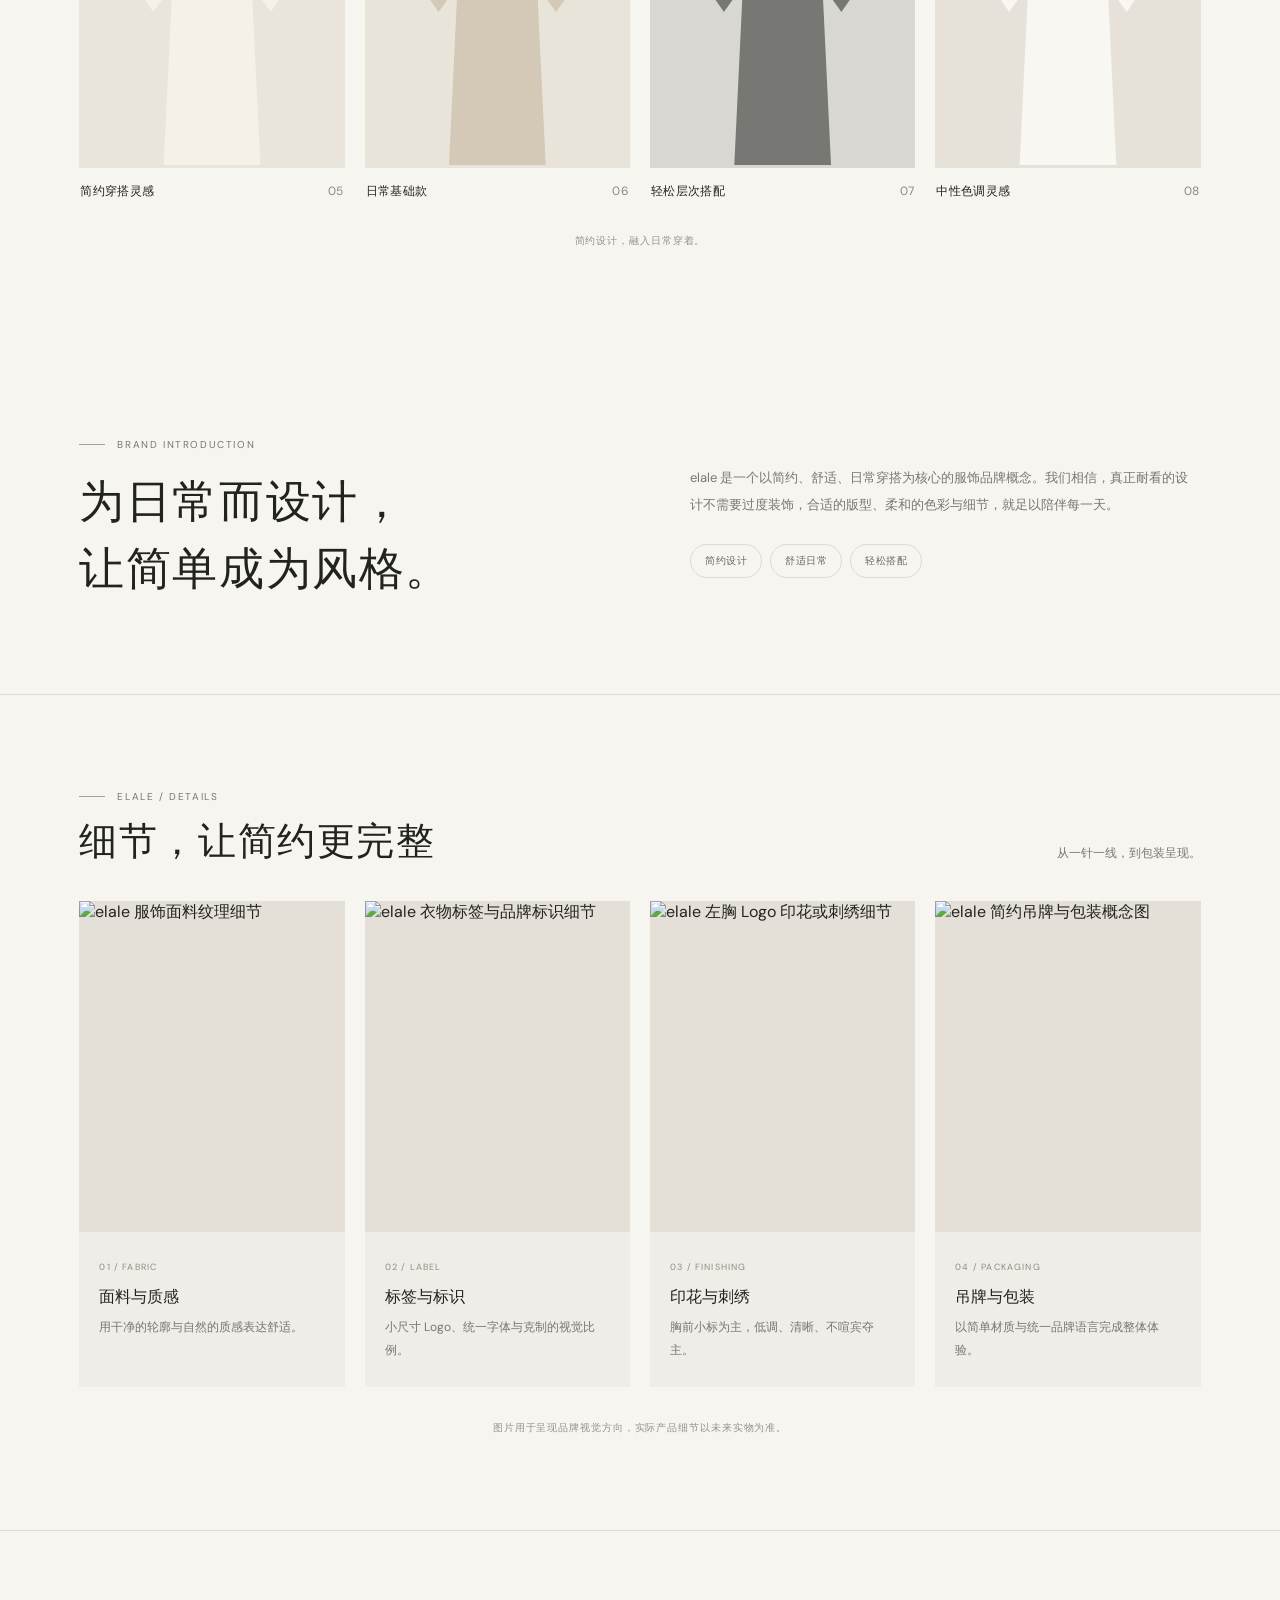
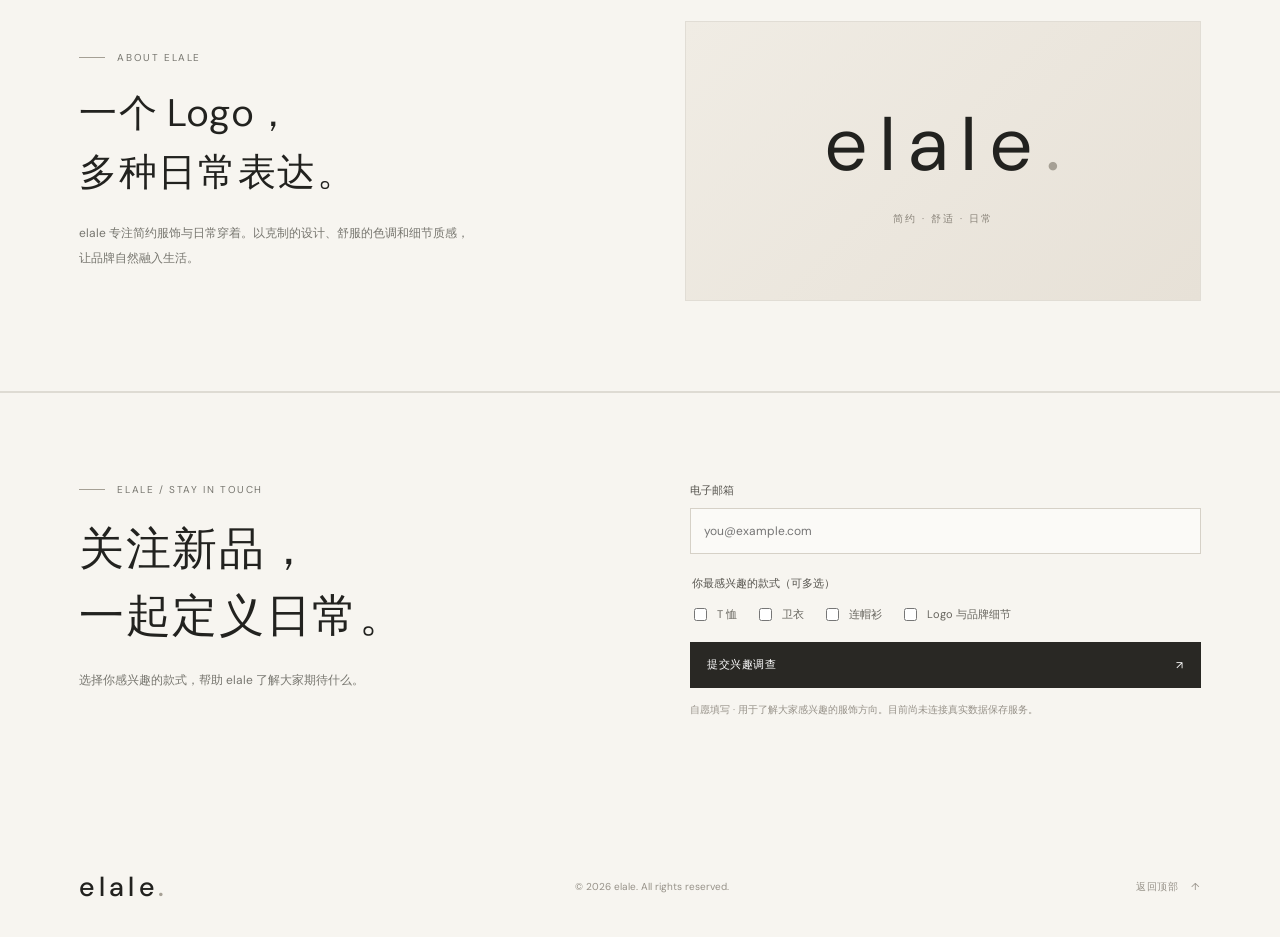
==== commit 34d48edb: "Use local elale brand images on homepage" ====
--- a/index.html
+++ b/index.html
@@ -33,7 +33,7 @@
         <a class="text-link" href="#collection"><span data-i18n="explore">探索服饰系列</span><span aria-hidden="true">↘</span></a>
         <div class="hero-note"><span>ELALE / 001</span><span data-i18n="heroNote">为日常而设计</span></div>
       </div>
-      <div class="hero-visual hero-photo"><img src="https://images.unsplash.com/photo-1521572163474-6864f9cf17ab?auto=format&fit=crop&w=1200&q=85" alt="简约白色 T 恤参考照片，非 elale 正式产品图" fetchpriority="high"><div class="placeholder-caption"><span data-i18n="samplePhoto">风格参考图 · 非正式产品图</span><span>ELALE / 001</span></div></div>
+      <div class="hero-visual hero-photo"><img src="/assets/images/hero-elale-editorial.webp" alt="elale 简约日常服饰品牌主视觉" fetchpriority="high" decoding="async"><div class="placeholder-caption"><span>ELALE / 001</span></div></div>
     </section>
 
     <section class="collection section-wrap" id="collection">
@@ -42,13 +42,13 @@
         <p class="section-description" data-i18n="collectionDescription">不同的款式，同样的简约。</p>
       </div>
       <div class="collection-grid" id="collectionGrid" aria-live="polite"></div>
-      <p class="gallery-note" data-i18n="galleryNote">以下为风格参考图，明日替换为带有 elale Logo 的品牌图片</p>
+      <p class="gallery-note" data-i18n="galleryNote">简约设计，融入日常穿着。</p>
     </section>
 
 
     <section class="brand-intro section-wrap" id="brand"><div class="intro-heading"><p class="eyebrow"><span class="eyebrow-line"></span><span data-i18n="brandIntroEyebrow">BRAND INTRODUCTION</span></p><h2 data-i18n="brandIntroTitle">为日常而设计，<br>让简单成为风格。</h2></div><div class="intro-body"><p data-i18n="brandIntroText">elale 是一个以简约、舒适、日常穿搭为核心的服饰品牌概念。我们相信，真正耐看的设计不需要过度装饰，合适的版型、柔和的色彩与细节，就足以陪伴每一天。</p><div class="intro-tags"><span data-i18n="tagMinimal">简约设计</span><span data-i18n="tagComfort">舒适日常</span><span data-i18n="tagEasy">轻松搭配</span></div></div></section>
 
-    <section class="details-section section-wrap" id="details"><div class="section-heading"><div><p class="eyebrow"><span class="eyebrow-line"></span>ELALE / DETAILS</p><h2 data-i18n="detailsTitle">细节，让简约更完整</h2></div><p class="section-description" data-i18n="detailsDesc">从一针一线，到包装呈现。</p></div><div class="details-grid"><article class="detail-card"><img src="https://images.unsplash.com/photo-1576566588028-4147f3842f27?auto=format&fit=crop&w=800&q=80" alt="日常服饰面料参考" loading="lazy"><div><span>01 / FABRIC</span><h3 data-i18n="detailFabric">面料与质感</h3><p data-i18n="detailFabricDesc">用干净的轮廓与自然的质感表达舒适。</p></div></article><article class="detail-card"><img src="https://images.unsplash.com/photo-1551488831-00ddcb6c6bd3?auto=format&fit=crop&w=800&q=80" alt="服装陈列参考" loading="lazy"><div><span>02 / LABEL</span><h3 data-i18n="detailLabel">标签与标识</h3><p data-i18n="detailLabelDesc">小尺寸 Logo、统一字体与克制的视觉比例。</p></div></article><article class="detail-card"><img src="https://images.unsplash.com/photo-1603252110481-7ba873bf42ab?auto=format&fit=crop&w=800&q=80" alt="简约服装细节参考" loading="lazy"><div><span>03 / FINISHING</span><h3 data-i18n="detailFinish">印花与刺绣</h3><p data-i18n="detailFinishDesc">胸前小标为主，低调、清晰、不喧宾夺主。</p></div></article><article class="detail-card"><img src="https://images.unsplash.com/photo-1606760227091-3dd870d97f1d?auto=format&fit=crop&w=800&q=80" alt="简约包装设计参考" loading="lazy"><div><span>04 / PACKAGING</span><h3 data-i18n="detailPack">吊牌与包装</h3><p data-i18n="detailPackDesc">以简单材质与统一品牌语言完成整体体验。</p></div></article></div><p class="gallery-note" data-i18n="detailsNote">以上均为临时风格参考图，不代表 elale 已确定的实际产品或包装。</p></section>
+    <section class="details-section section-wrap" id="details"><div class="section-heading"><div><p class="eyebrow"><span class="eyebrow-line"></span>ELALE / DETAILS</p><h2 data-i18n="detailsTitle">细节，让简约更完整</h2></div><p class="section-description" data-i18n="detailsDesc">从一针一线，到包装呈现。</p></div><div class="details-grid"><article class="detail-card"><img src="/assets/images/detail-01-fabric-texture.webp" alt="elale 服饰面料纹理细节" loading="lazy" decoding="async"><div><span>01 / FABRIC</span><h3 data-i18n="detailFabric">面料与质感</h3><p data-i18n="detailFabricDesc">用干净的轮廓与自然的质感表达舒适。</p></div></article><article class="detail-card"><img src="/assets/images/detail-02-brand-label.webp" alt="elale 衣物标签与品牌标识细节" loading="lazy" decoding="async"><div><span>02 / LABEL</span><h3 data-i18n="detailLabel">标签与标识</h3><p data-i18n="detailLabelDesc">小尺寸 Logo、统一字体与克制的视觉比例。</p></div></article><article class="detail-card"><img src="/assets/images/detail-03-logo-embroidery.webp" alt="elale 左胸 Logo 印花或刺绣细节" loading="lazy" decoding="async"><div><span>03 / FINISHING</span><h3 data-i18n="detailFinish">印花与刺绣</h3><p data-i18n="detailFinishDesc">胸前小标为主，低调、清晰、不喧宾夺主。</p></div></article><article class="detail-card"><img src="/assets/images/detail-04-packaging.webp" alt="elale 简约吊牌与包装概念图" loading="lazy" decoding="async"><div><span>04 / PACKAGING</span><h3 data-i18n="detailPack">吊牌与包装</h3><p data-i18n="detailPackDesc">以简单材质与统一品牌语言完成整体体验。</p></div></article></div><p class="gallery-note" data-i18n="detailsNote">图片用于呈现品牌视觉方向，实际产品细节以未来实物为准。</p></section>
 
     <section class="brand-story section-wrap" id="about">
       <div class="story-copy">
--- a/assets/css/style.css
+++ b/assets/css/style.css
@@ -32,17 +32,3 @@
 .product-image img.image-failed{display:none}
 
 
-/* Editorial lookbook: image-led section to give the collection more depth */
-.lookbook-section{padding-top:22px;padding-bottom:86px}
-.lookbook-grid{display:grid;grid-template-columns:1.18fr 1fr 1fr;gap:16px;align-items:stretch}
-.lookbook-card{position:relative;min-width:0;margin:0;overflow:hidden;background:#e5e0d7;aspect-ratio:.9}
-.lookbook-card.lookbook-tall{aspect-ratio:.78}
-.lookbook-card img{width:100%;height:100%;display:block;object-fit:cover;transition:transform .6s ease}
-.lookbook-card:hover img{transform:scale(1.035)}
-.lookbook-card:after{content:"";position:absolute;inset:35% 0 0;background:linear-gradient(transparent,rgba(20,19,17,.56));pointer-events:none}
-.lookbook-card figcaption{position:absolute;z-index:1;left:20px;right:20px;bottom:20px;display:flex;flex-direction:column;gap:9px;color:#fff}
-.lookbook-card figcaption span{font-size:9px;letter-spacing:.15em;opacity:.85}
-.lookbook-card figcaption strong{font-size:18px;font-weight:400;letter-spacing:.08em}
-.lookbook-section .gallery-note{margin-top:24px}
-@media(min-width:1100px){.lookbook-section{padding-top:10px;padding-bottom:105px}.lookbook-grid{gap:20px}.lookbook-card figcaption{left:25px;bottom:25px}.lookbook-card figcaption strong{font-size:21px}}
-@media(max-width:560px){.lookbook-section{padding-top:8px;padding-bottom:55px}.lookbook-grid{grid-template-columns:1fr 1fr;gap:10px}.lookbook-card.lookbook-tall{grid-row:span 2;aspect-ratio:.58}.lookbook-card{aspect-ratio:.76}.lookbook-card figcaption{left:12px;right:10px;bottom:12px;gap:6px}.lookbook-card figcaption span{font-size:8px}.lookbook-card figcaption strong{font-size:14px}}
